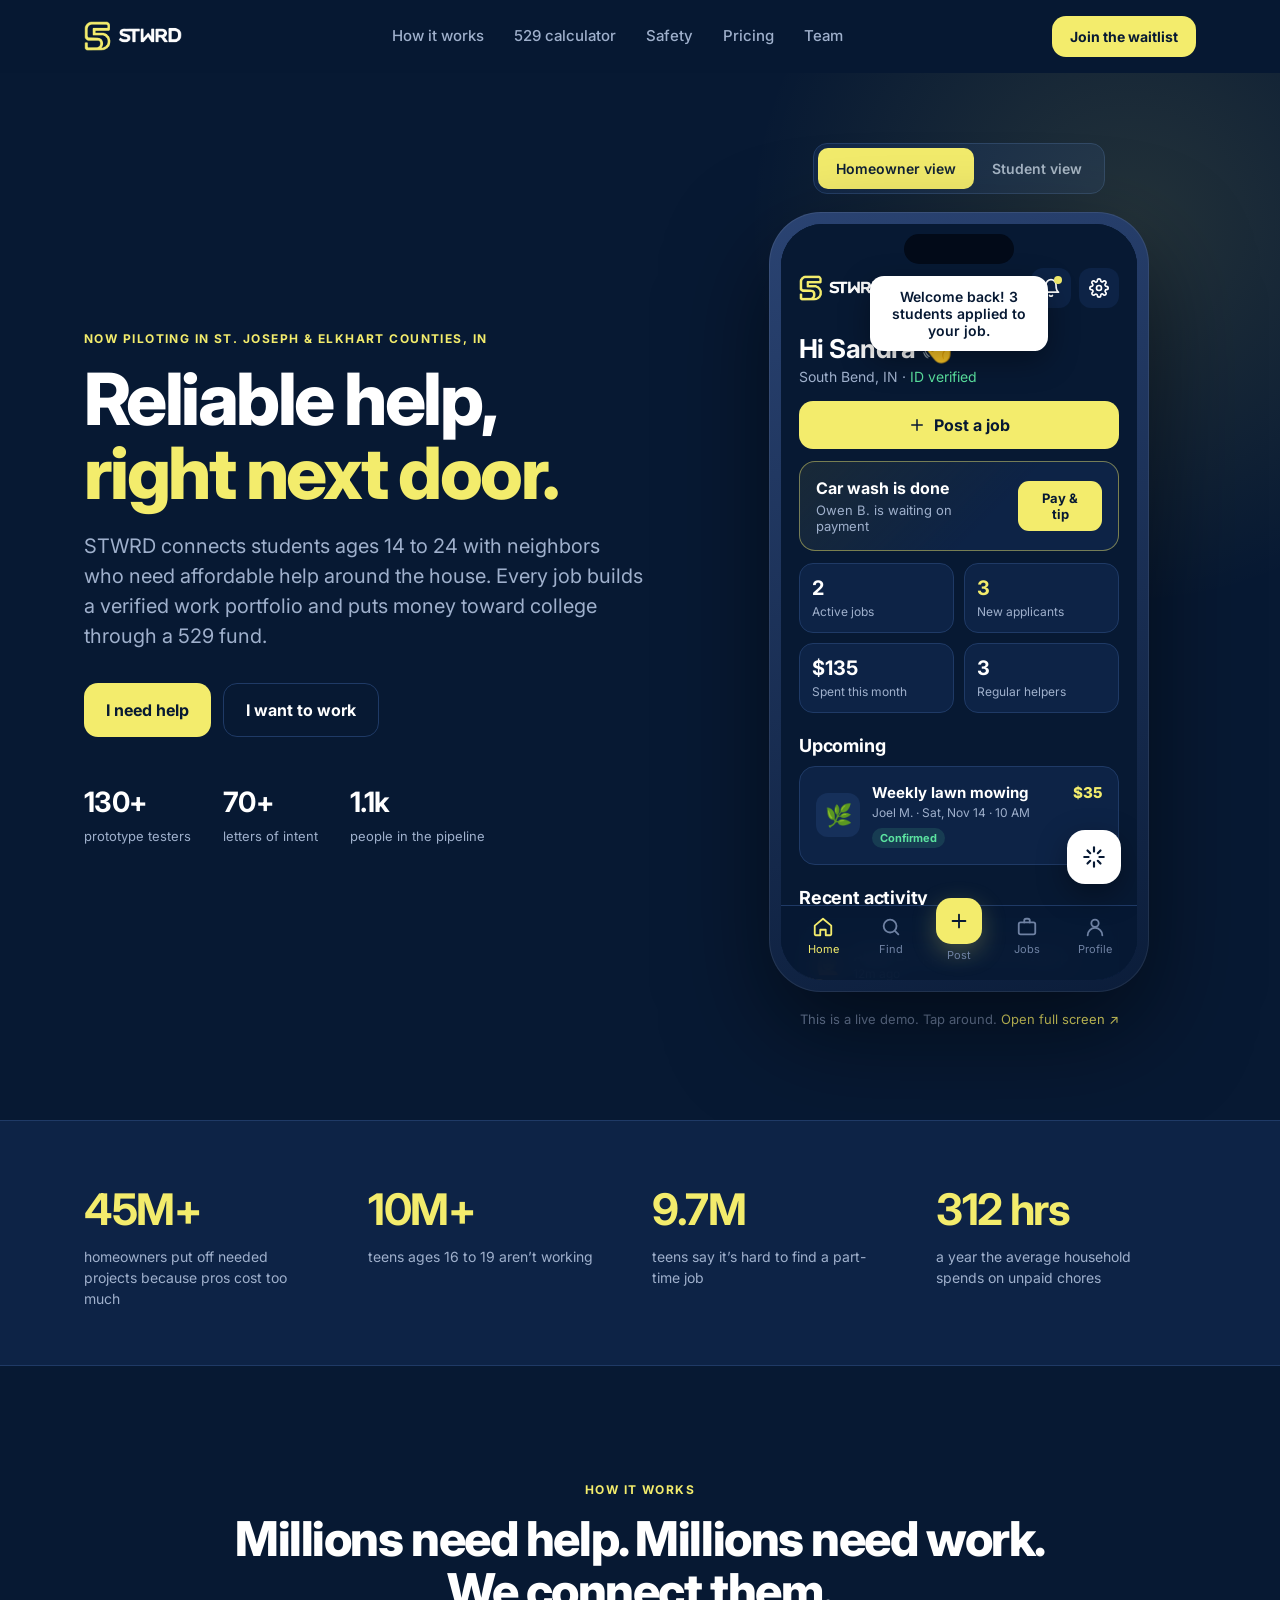
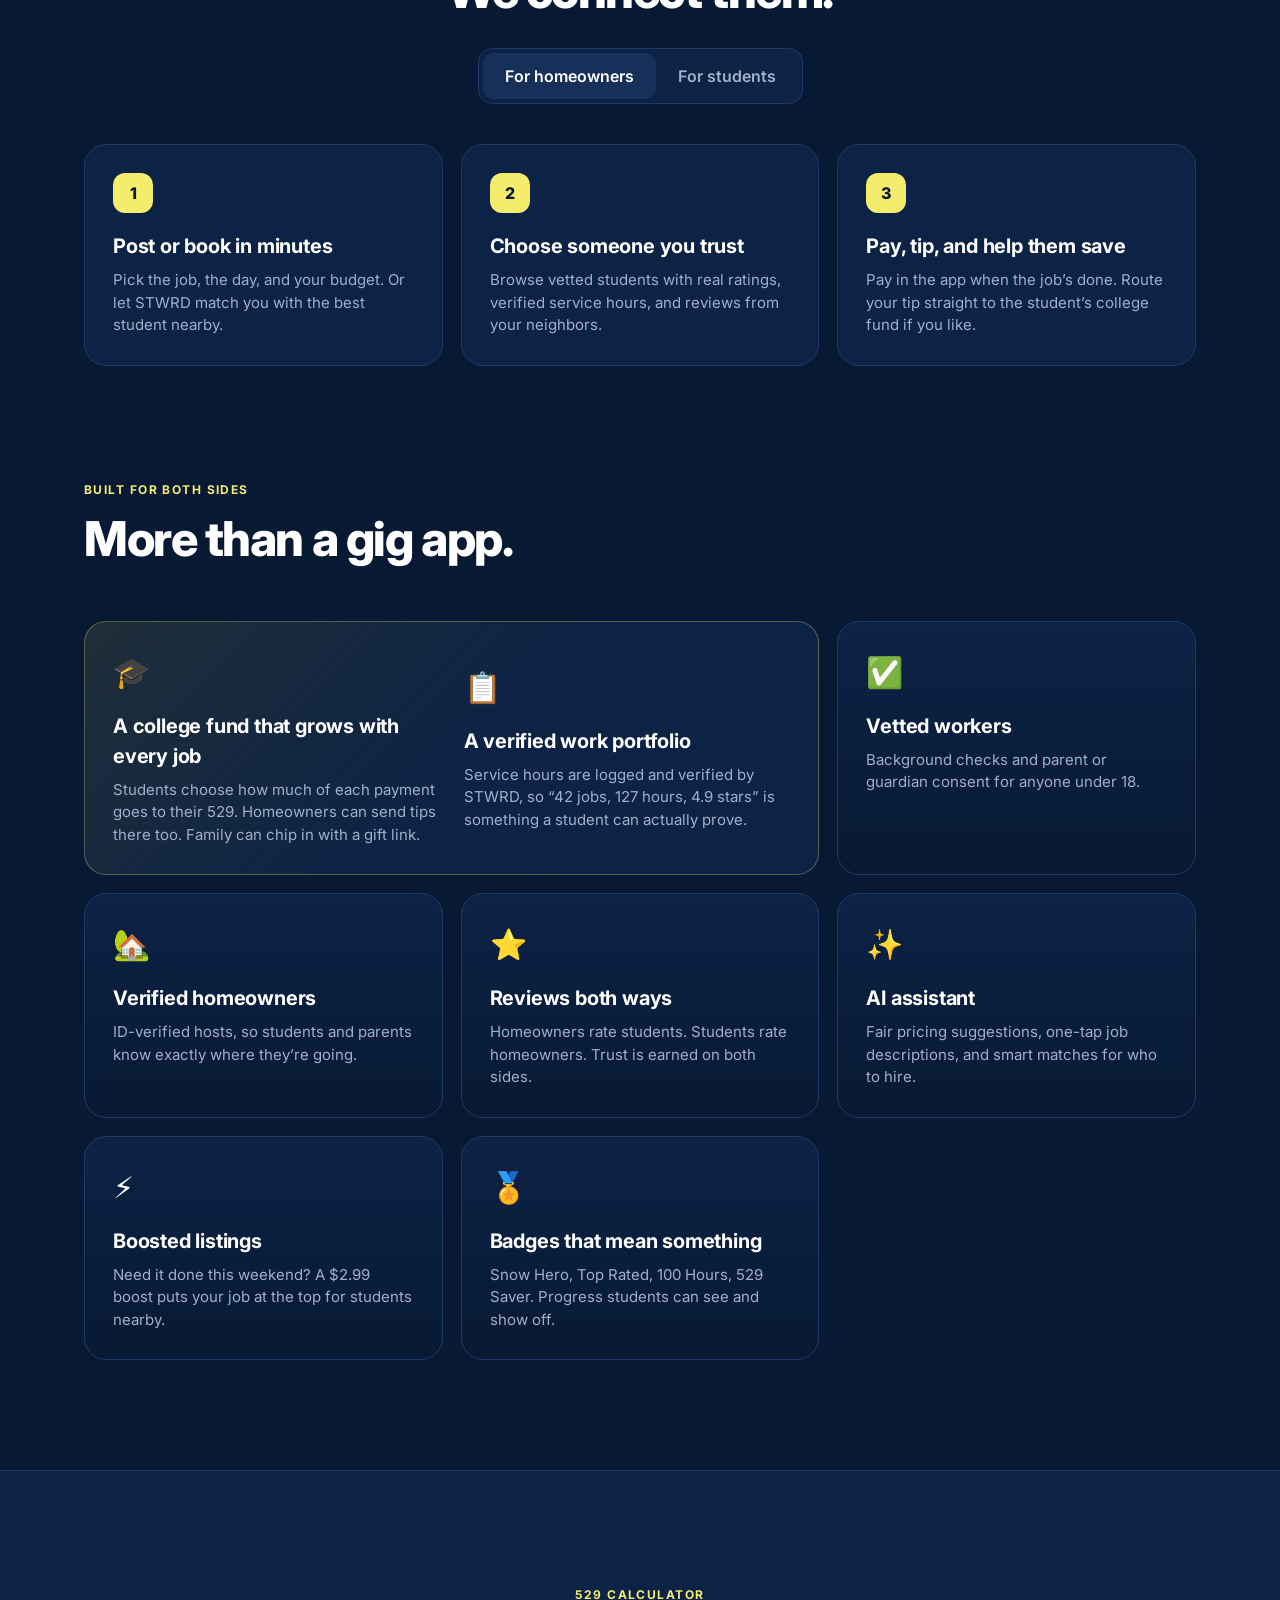
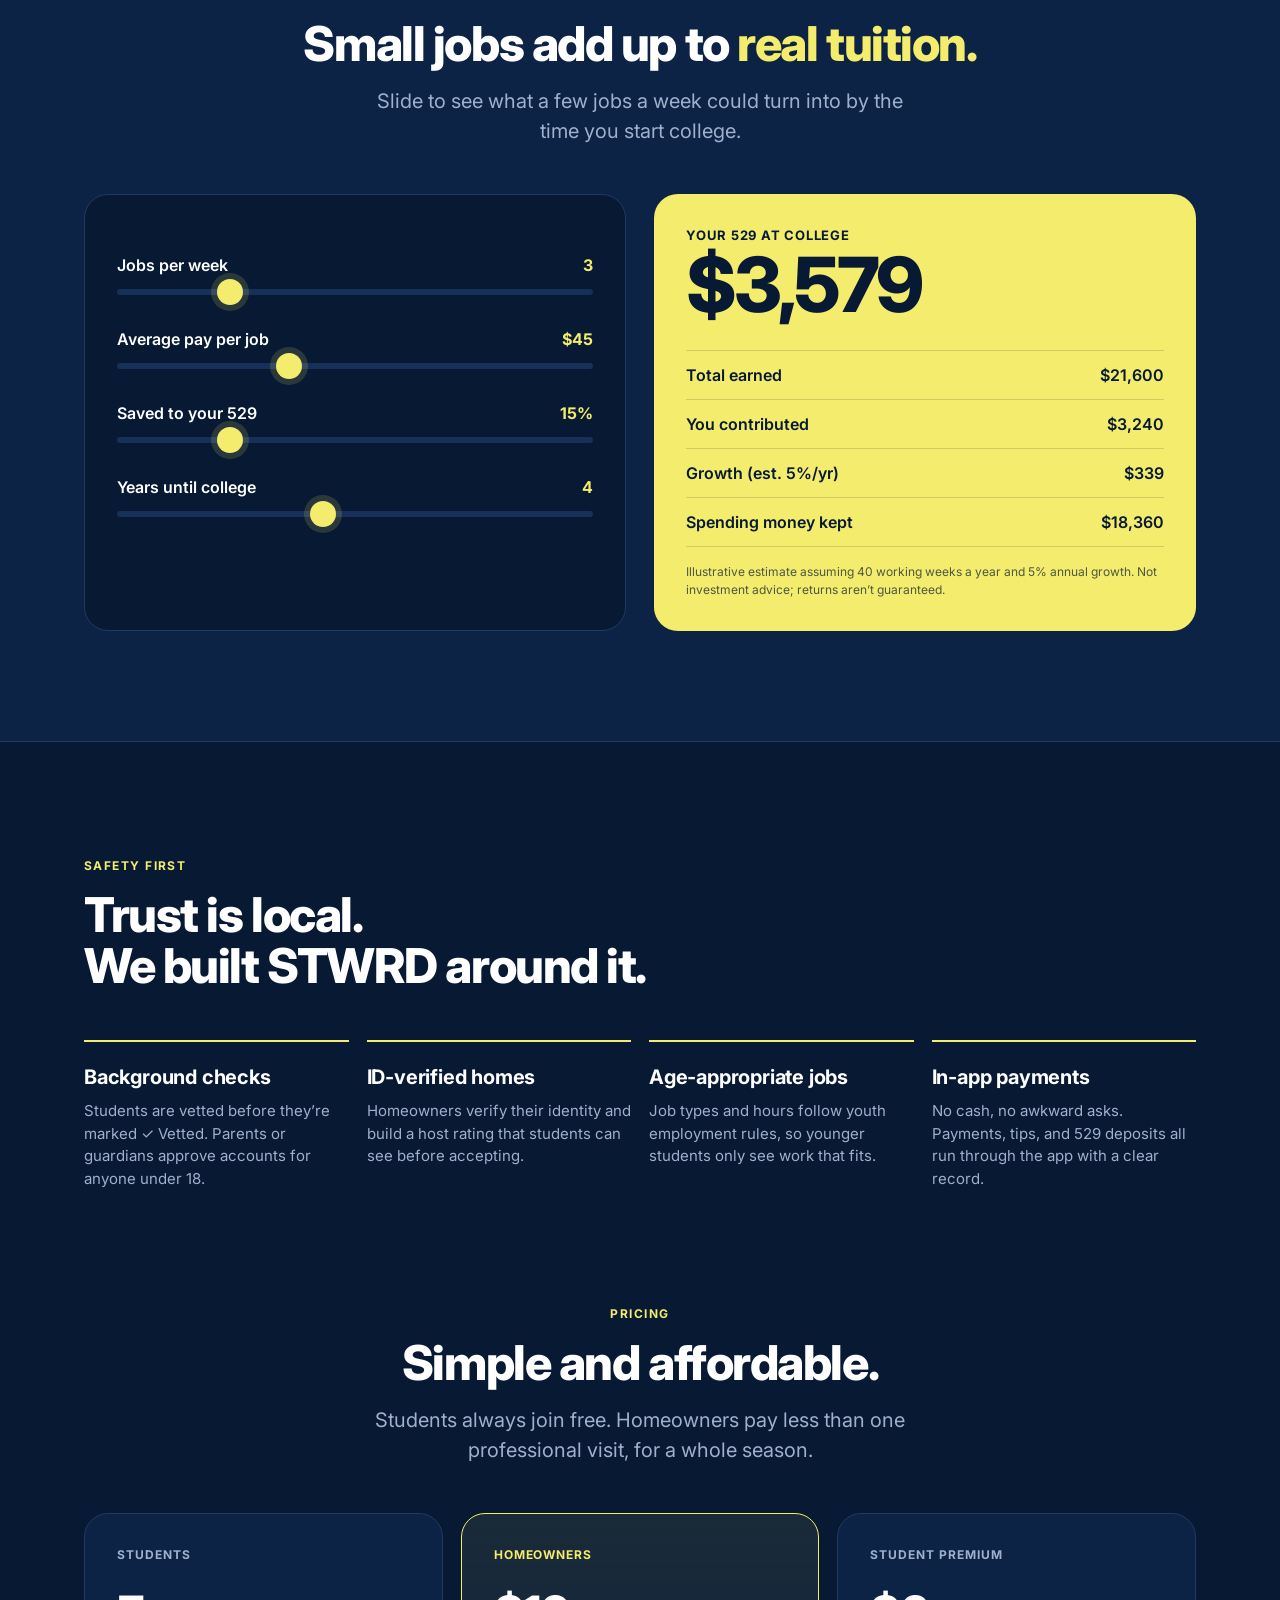
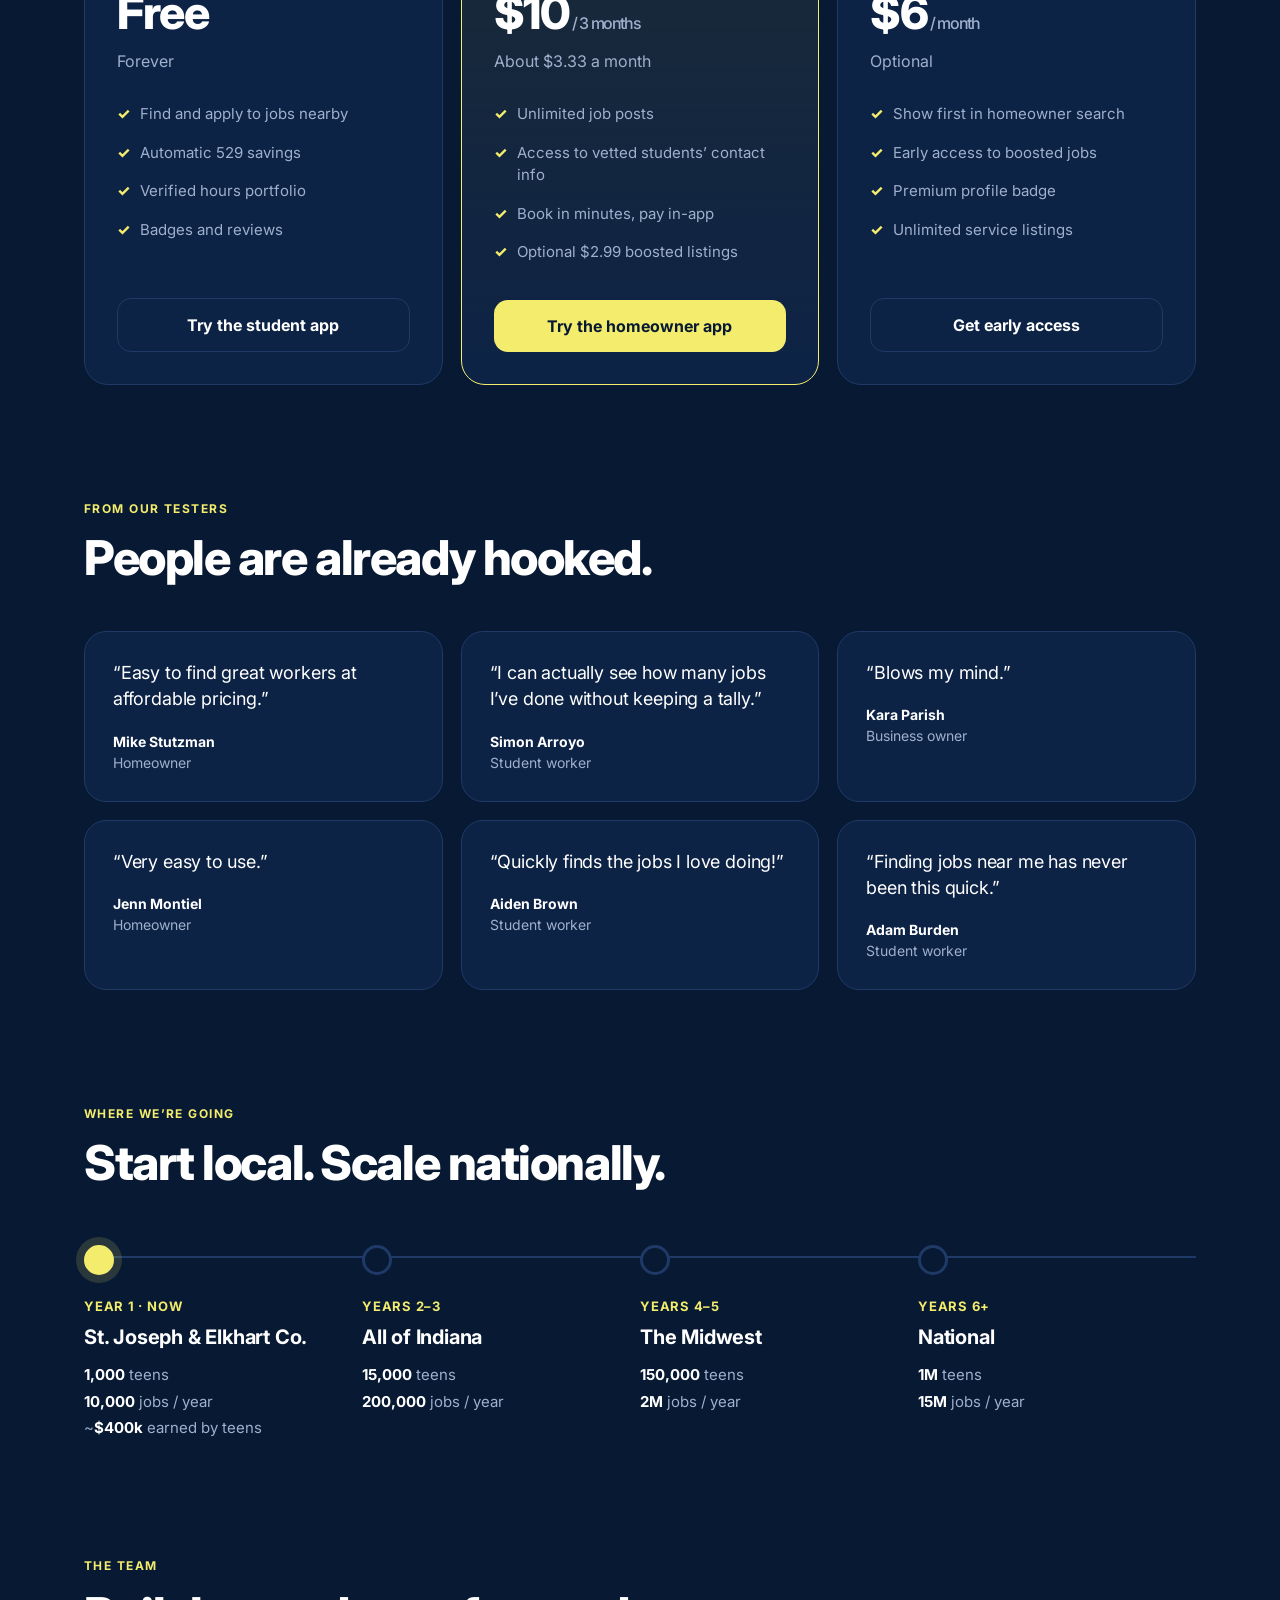
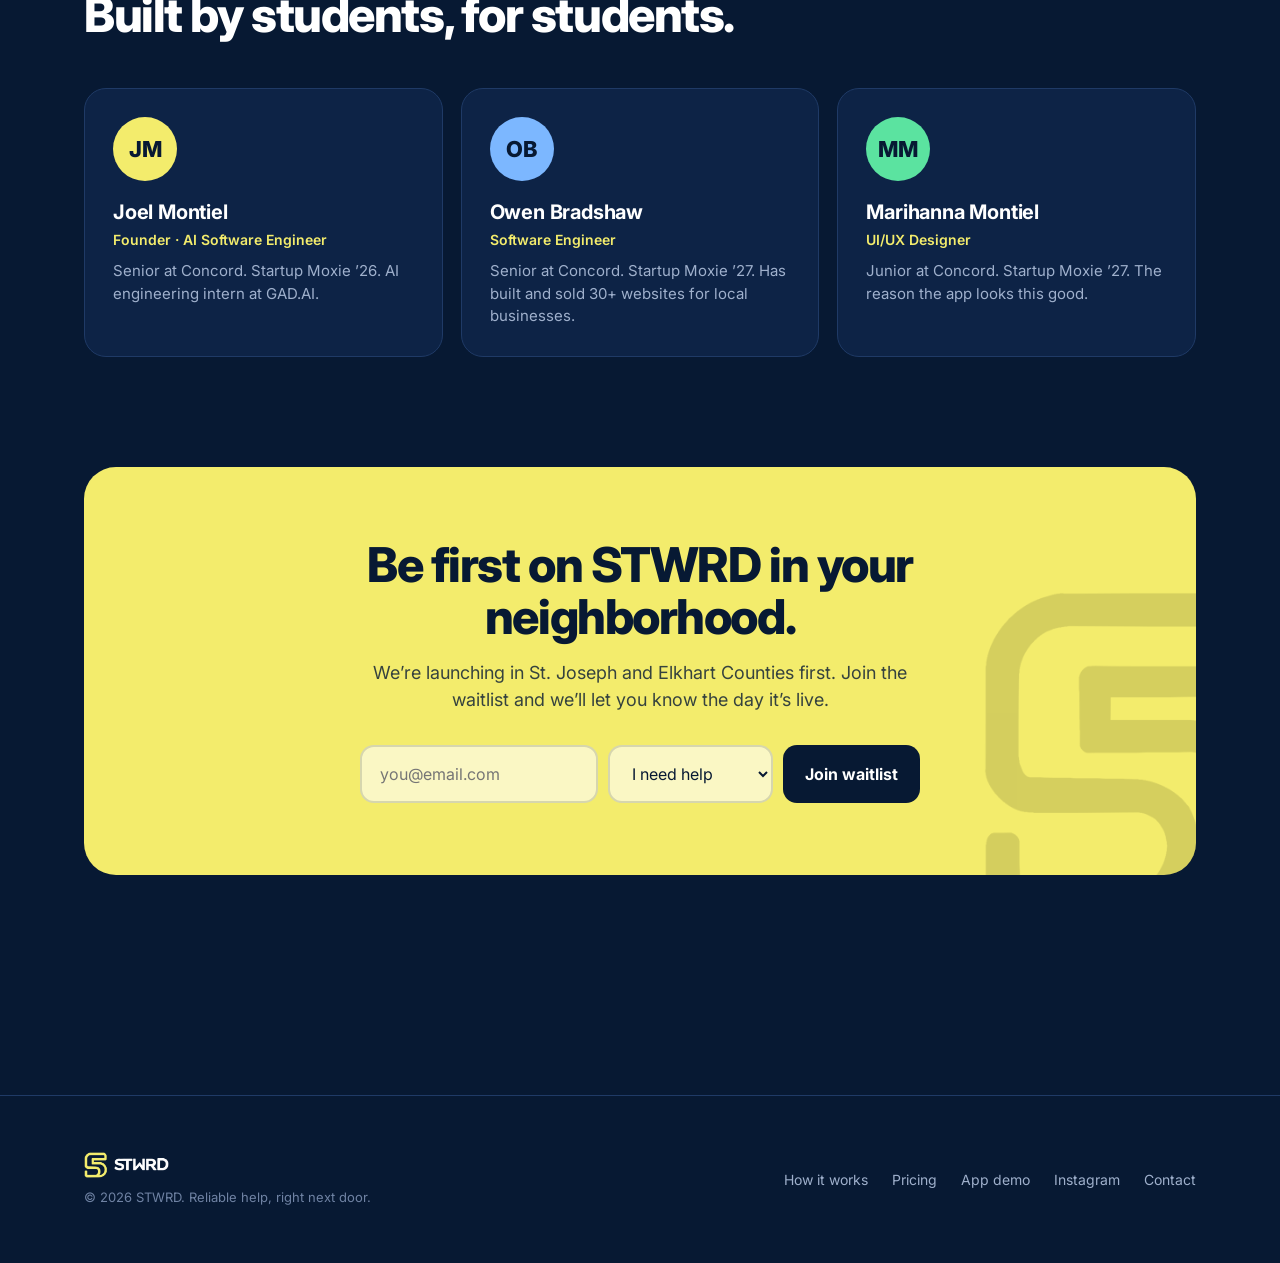
==== index.html @ fc1e810e "STWRD site + interactive app demo with new logo Landing page with live phone demo, 529 calculator, p" ====
<!DOCTYPE html>
<html lang="en">
<head>
<meta charset="UTF-8">
<meta name="viewport" content="width=device-width, initial-scale=1">
<title>STWRD · Reliable help, right next door</title>
<meta name="description" content="STWRD connects students ages 14 to 24 with neighbors who need affordable, reliable help around the house. Every job builds a verified work portfolio and grows the student's 529 college fund.">
<meta name="theme-color" content="#071933">
<meta property="og:title" content="STWRD · Reliable help, right next door">
<meta property="og:description" content="Students earn, save for college, and build a verified work history. Neighbors get help they can trust.">
<meta property="og:image" content="assets/logo-full.png">
<link rel="icon" href="assets/favicon.png">
<link rel="apple-touch-icon" href="assets/favicon.png">
<link rel="preconnect" href="https://fonts.googleapis.com">
<link href="https://fonts.googleapis.com/css2?family=Inter:wght@400;500;600;700;800&display=swap" rel="stylesheet">
<link rel="stylesheet" href="site.css">
</head>
<body>

<nav class="top" id="nav">
  <div class="wrap">
    <a href="#"><img src="assets/logo-full.png" alt="STWRD"></a>
    <div class="links">
      <a href="#how">How it works</a><a href="#fund">529 calculator</a><a href="#trust">Safety</a><a href="#pricing">Pricing</a><a href="#team">Team</a>
    </div>
    <a class="btn" href="#join">Join the waitlist</a>
  </div>
</nav>

<header class="hero">
  <div class="wrap">
    <div>
      <span class="eyebrow">Now piloting in St. Joseph &amp; Elkhart Counties, IN</span>
      <h1>Reliable help,<br><span class="hl">right next door.</span></h1>
      <p class="lead">STWRD connects students ages 14 to 24 with neighbors who need affordable help around the house. Every job builds a verified work portfolio and puts money toward college through a 529 fund.</p>
      <div class="ctas">
        <a class="btn" href="#demo" data-role="homeowner">I need help</a>
        <a class="btn ghost" href="#demo" data-role="student">I want to work</a>
      </div>
      <div class="proof">
        <div><b>130+</b><span>prototype testers</span></div>
        <div><b>70+</b><span>letters of intent</span></div>
        <div><b>1.1k</b><span>people in the pipeline</span></div>
      </div>
    </div>
    <div class="phone-col" id="demo">
      <div class="role-switch" role="tablist" aria-label="Demo view">
        <button class="on" data-role="homeowner" role="tab">Homeowner view</button>
        <button data-role="student" role="tab">Student view</button>
      </div>
      <div class="phone"><iframe id="demoFrame" src="demo.html?role=homeowner&name=Sandra&embed=1" title="STWRD interactive app demo" loading="eager"></iframe></div>
      <div class="phone-hint">This is a live demo. Tap around. <a href="demo.html" target="_blank" rel="noopener" class="hl">Open full screen ↗</a></div>
    </div>
  </div>
</header>

<div class="band">
  <div class="wrap">
    <div class="reveal"><b>45M+</b><p>homeowners put off needed projects because pros cost too much</p></div>
    <div class="reveal"><b>10M+</b><p>teens ages 16 to 19 aren’t working</p></div>
    <div class="reveal"><b>9.7M</b><p>teens say it’s hard to find a part-time job</p></div>
    <div class="reveal"><b>312 hrs</b><p>a year the average household spends on unpaid chores</p></div>
  </div>
</div>

<section id="how">
  <div class="wrap center">
    <span class="eyebrow">How it works</span>
    <h2>Millions need help. Millions need work.<br>We connect them.</h2>
    <div class="how-tabs" role="tablist">
      <button class="on" data-how="home">For homeowners</button>
      <button data-how="student">For students</button>
    </div>
    <div class="steps" data-how-panel="home">
      <div class="step reveal"><div class="n">1</div><h3>Post or book in minutes</h3><p>Pick the job, the day, and your budget. Or let STWRD match you with the best student nearby.</p></div>
      <div class="step reveal"><div class="n">2</div><h3>Choose someone you trust</h3><p>Browse vetted students with real ratings, verified service hours, and reviews from your neighbors.</p></div>
      <div class="step reveal"><div class="n">3</div><h3>Pay, tip, and help them save</h3><p>Pay in the app when the job’s done. Route your tip straight to the student’s college fund if you like.</p></div>
    </div>
    <div class="steps" data-how-panel="student" hidden>
      <div class="step reveal in"><div class="n">1</div><h3>Find jobs near you</h3><p>Mowing, snow, car washes, yard work, pet care. Filter by distance, pay, and verified homes.</p></div>
      <div class="step reveal in"><div class="n">2</div><h3>Do great work, get rated</h3><p>Every completed job adds verified hours and badges to a portfolio you can show colleges and employers.</p></div>
      <div class="step reveal in"><div class="n">3</div><h3>Earn now, save for later</h3><p>Pick a percent of each job to send to your 529 automatically. Watch your college fund grow with every job.</p></div>
    </div>
  </div>
</section>

<section style="padding-top:0">
  <div class="wrap">
    <span class="eyebrow">Built for both sides</span>
    <h2>More than a gig app.</h2>
    <div class="features">
      <div class="feat big reveal">
        <div><div class="e">🎓</div><h3>A college fund that grows with every job</h3><p>Students choose how much of each payment goes to their 529. Homeowners can send tips there too. Family can chip in with a gift link.</p></div>
        <div><div class="e">📋</div><h3>A verified work portfolio</h3><p>Service hours are logged and verified by STWRD, so “42 jobs, 127 hours, 4.9 stars” is something a student can actually prove.</p></div>
      </div>
      <div class="feat reveal"><div class="e">✅</div><h3>Vetted workers</h3><p>Background checks and parent or guardian consent for anyone under 18.</p></div>
      <div class="feat reveal"><div class="e">🏡</div><h3>Verified homeowners</h3><p>ID-verified hosts, so students and parents know exactly where they’re going.</p></div>
      <div class="feat reveal"><div class="e">⭐</div><h3>Reviews both ways</h3><p>Homeowners rate students. Students rate homeowners. Trust is earned on both sides.</p></div>
      <div class="feat reveal"><div class="e">✨</div><h3>AI assistant</h3><p>Fair pricing suggestions, one-tap job descriptions, and smart matches for who to hire.</p></div>
      <div class="feat reveal"><div class="e">⚡</div><h3>Boosted listings</h3><p>Need it done this weekend? A $2.99 boost puts your job at the top for students nearby.</p></div>
      <div class="feat reveal"><div class="e">🏅</div><h3>Badges that mean something</h3><p>Snow Hero, Top Rated, 100 Hours, 529 Saver. Progress students can see and show off.</p></div>
    </div>
  </div>
</section>

<section id="fund" style="background:var(--navy-2);border-top:1px solid var(--line);border-bottom:1px solid var(--line)">
  <div class="wrap">
    <div class="center"><span class="eyebrow">529 calculator</span><h2>Small jobs add up to <span class="hl">real tuition.</span></h2><p class="lead">Slide to see what a few jobs a week could turn into by the time you start college.</p></div>
    <div class="calc">
      <div class="card" style="background:var(--navy)">
        <div class="slider"><div class="top"><span>Jobs per week</span><b id="vJobs">3</b></div><input type="range" id="cJobs" min="1" max="10" value="3"></div>
        <div class="slider"><div class="top"><span>Average pay per job</span><b id="vPay">$45</b></div><input type="range" id="cPay" min="15" max="100" step="5" value="45"></div>
        <div class="slider"><div class="top"><span>Saved to your 529</span><b id="vPct">15%</b></div><input type="range" id="cPct" min="5" max="50" step="5" value="15"></div>
        <div class="slider"><div class="top"><span>Years until college</span><b id="vYrs">4</b></div><input type="range" id="cYrs" min="1" max="8" value="4"></div>
      </div>
      <div class="card result">
        <div><div style="font-weight:700;letter-spacing:.06em;font-size:13px">YOUR 529 AT COLLEGE</div><div class="big" id="rFund">$0</div></div>
        <div>
          <div class="rows">
            <div><span>Total earned</span><span id="rEarn">$0</span></div>
            <div><span>You contributed</span><span id="rIn">$0</span></div>
            <div><span>Growth (est. 5%/yr)</span><span id="rGrow">$0</span></div>
            <div><span>Spending money kept</span><span id="rKeep">$0</span></div>
          </div>
          <small>Illustrative estimate assuming 40 working weeks a year and 5% annual growth. Not investment advice; returns aren’t guaranteed.</small>
        </div>
      </div>
    </div>
  </div>
</section>

<section id="trust">
  <div class="wrap">
    <span class="eyebrow">Safety first</span>
    <h2>Trust is local.<br>We built STWRD around it.</h2>
    <div class="trust">
      <div class="t reveal"><h3>Background checks</h3><p>Students are vetted before they’re marked ✓ Vetted. Parents or guardians approve accounts for anyone under 18.</p></div>
      <div class="t reveal"><h3>ID-verified homes</h3><p>Homeowners verify their identity and build a host rating that students can see before accepting.</p></div>
      <div class="t reveal"><h3>Age-appropriate jobs</h3><p>Job types and hours follow youth employment rules, so younger students only see work that fits.</p></div>
      <div class="t reveal"><h3>In-app payments</h3><p>No cash, no awkward asks. Payments, tips, and 529 deposits all run through the app with a clear record.</p></div>
    </div>
  </div>
</section>

<section id="pricing" style="padding-top:0">
  <div class="wrap center">
    <span class="eyebrow">Pricing</span>
    <h2>Simple and affordable.</h2>
    <p class="lead">Students always join free. Homeowners pay less than one professional visit, for a whole season.</p>
    <div class="prices">
      <div class="price reveal"><span class="tag">Students</span><div class="amt">Free</div><span style="color:var(--mute)">Forever</span>
        <ul><li>Find and apply to jobs nearby</li><li>Automatic 529 savings</li><li>Verified hours portfolio</li><li>Badges and reviews</li></ul>
        <a class="btn ghost" href="#demo" data-role="student">Try the student app</a></div>
      <div class="price hot reveal"><span class="tag">Homeowners</span><div class="amt">$10<small> / 3 months</small></div><span style="color:var(--mute)">About $3.33 a month</span>
        <ul><li>Unlimited job posts</li><li>Access to vetted students’ contact info</li><li>Book in minutes, pay in-app</li><li>Optional $2.99 boosted listings</li></ul>
        <a class="btn" href="#demo" data-role="homeowner">Try the homeowner app</a></div>
      <div class="price reveal"><span class="tag">Student Premium</span><div class="amt">$6<small> / month</small></div><span style="color:var(--mute)">Optional</span>
        <ul><li>Show first in homeowner search</li><li>Early access to boosted jobs</li><li>Premium profile badge</li><li>Unlimited service listings</li></ul>
        <a class="btn ghost" href="#join">Get early access</a></div>
    </div>
  </div>
</section>

<section style="padding-top:0">
  <div class="wrap">
    <span class="eyebrow">From our testers</span>
    <h2>People are already hooked.</h2>
    <div class="quotes">
      <div class="quote reveal"><p>“Easy to find great workers at affordable pricing.”</p><div class="who"><b>Mike Stutzman</b>Homeowner</div></div>
      <div class="quote reveal"><p>“I can actually see how many jobs I’ve done without keeping a tally.”</p><div class="who"><b>Simon Arroyo</b>Student worker</div></div>
      <div class="quote reveal"><p>“Blows my mind.”</p><div class="who"><b>Kara Parish</b>Business owner</div></div>
      <div class="quote reveal"><p>“Very easy to use.”</p><div class="who"><b>Jenn Montiel</b>Homeowner</div></div>
      <div class="quote reveal"><p>“Quickly finds the jobs I love doing!”</p><div class="who"><b>Aiden Brown</b>Student worker</div></div>
      <div class="quote reveal"><p>“Finding jobs near me has never been this quick.”</p><div class="who"><b>Adam Burden</b>Student worker</div></div>
    </div>
  </div>
</section>

<section style="padding-top:0">
  <div class="wrap">
    <span class="eyebrow">Where we’re going</span>
    <h2>Start local. Scale nationally.</h2>
    <div class="road">
      <div class="m now reveal"><div class="when">Year 1 · Now</div><h3>St. Joseph &amp; Elkhart Co.</h3><ul><li><b>1,000</b> teens</li><li><b>10,000</b> jobs / year</li><li>~<b>$400k</b> earned by teens</li></ul></div>
      <div class="m reveal"><div class="when">Years 2–3</div><h3>All of Indiana</h3><ul><li><b>15,000</b> teens</li><li><b>200,000</b> jobs / year</li></ul></div>
      <div class="m reveal"><div class="when">Years 4–5</div><h3>The Midwest</h3><ul><li><b>150,000</b> teens</li><li><b>2M</b> jobs / year</li></ul></div>
      <div class="m reveal"><div class="when">Years 6+</div><h3>National</h3><ul><li><b>1M</b> teens</li><li><b>15M</b> jobs / year</li></ul></div>
    </div>
  </div>
</section>

<section id="team" style="padding-top:0">
  <div class="wrap">
    <span class="eyebrow">The team</span>
    <h2>Built by students, for students.</h2>
    <div class="team">
      <div class="member reveal"><div class="av" style="background:#F3EC6C">JM</div><h3>Joel Montiel</h3><div class="r">Founder · AI Software Engineer</div><p>Senior at Concord. Startup Moxie ’26. AI engineering intern at GAD.AI.</p></div>
      <div class="member reveal"><div class="av" style="background:#7cb7ff">OB</div><h3>Owen Bradshaw</h3><div class="r">Software Engineer</div><p>Senior at Concord. Startup Moxie ’27. Has built and sold 30+ websites for local businesses.</p></div>
      <div class="member reveal"><div class="av" style="background:#5be3a0">MM</div><h3>Marihanna Montiel</h3><div class="r">UI/UX Designer</div><p>Junior at Concord. Startup Moxie ’27. The reason the app looks this good.</p></div>
    </div>
  </div>
</section>

<section id="join" style="padding-top:0">
  <div class="wrap">
    <div class="cta reveal">
      <img class="mark" src="assets/logo-mark.png" alt="">
      <h2>Be first on STWRD in your neighborhood.</h2>
      <p>We’re launching in St. Joseph and Elkhart Counties first. Join the waitlist and we’ll let you know the day it’s live.</p>
      <form id="waitlist">
        <input type="email" name="email" placeholder="you@email.com" required aria-label="Email">
        <select name="role" aria-label="I am a"><option value="homeowner">I need help</option><option value="student">I want to work</option><option value="parent">I’m a parent</option></select>
        <button class="btn" type="submit">Join waitlist</button>
      </form>
      <div class="ok" id="ok">You’re on the list 🎉 We’ll be in touch.</div>
    </div>
  </div>
</section>

<footer>
  <div class="wrap">
    <div><img src="assets/logo-full.png" alt="STWRD"><small>© 2026 STWRD. Reliable help, right next door.</small></div>
    <div class="links"><a href="#how">How it works</a><a href="#pricing">Pricing</a><a href="demo.html">App demo</a><a href="https://instagram.com/stwrdapp" target="_blank" rel="noopener">Instagram</a><a href="mailto:hello@stwrd.net">Contact</a></div>
  </div>
</footer>

<script src="site.js"></script>
</body>
</html>
---- site.css ----
[hidden]{display:none!important}
:root{
  --navy:#071933;--navy-2:#0d2346;--navy-3:#16305a;--line:#1f3a66;
  --yellow:#F3EC6C;--white:#fff;--mute:#9fb0cc;--mute-2:#6f82a3;--green:#5be3a0;
  --font:'Inter',system-ui,-apple-system,Segoe UI,Roboto,sans-serif;--max:1160px;
}
*{box-sizing:border-box;margin:0;padding:0}
html{scroll-behavior:smooth}
body{font-family:var(--font);background:var(--navy);color:var(--white);-webkit-font-smoothing:antialiased;line-height:1.5}
a{color:inherit;text-decoration:none}
button{font:inherit;color:inherit;background:none;border:0;cursor:pointer}
img{max-width:100%;display:block}
.wrap{max-width:var(--max);margin:0 auto;padding:0 24px}
.btn{display:inline-flex;align-items:center;justify-content:center;gap:8px;padding:14px 22px;border-radius:14px;font-weight:700;background:var(--yellow);color:var(--navy);transition:transform .15s,box-shadow .15s}
.btn:hover{transform:translateY(-2px);box-shadow:0 10px 30px rgba(243,236,108,.25)}
.btn.ghost{background:transparent;color:var(--white);border:1px solid var(--line)}
.btn.ghost:hover{border-color:var(--mute);box-shadow:none}
.eyebrow{display:inline-block;font-size:12px;font-weight:700;letter-spacing:.12em;text-transform:uppercase;color:var(--yellow);margin-bottom:14px}
h1{font-size:clamp(40px,6vw,72px);line-height:1.02;letter-spacing:-.035em;font-weight:800}
h2{font-size:clamp(30px,4vw,48px);line-height:1.08;letter-spacing:-.03em;font-weight:800}
h3{font-size:20px;letter-spacing:-.01em}
.lead{font-size:clamp(17px,1.6vw,20px);color:var(--mute);max-width:560px}
.hl{color:var(--yellow)}
section{padding:110px 0}
.center{text-align:center}.center .lead{margin:16px auto 0}

/* nav */
nav.top{position:sticky;top:0;z-index:50;background:rgba(7,25,51,.82);backdrop-filter:blur(14px);border-bottom:1px solid transparent;transition:border-color .2s}
nav.top.scrolled{border-color:var(--line)}
nav.top .wrap{display:flex;align-items:center;justify-content:space-between;height:72px}
nav.top img{height:30px}
nav.top .links{display:flex;gap:30px;font-size:15px;color:var(--mute);font-weight:500}
nav.top .links a:hover{color:var(--white)}
nav.top .btn{padding:10px 18px;font-size:14px}
@media(max-width:860px){nav.top .links{display:none}}

/* hero */
.hero{padding:70px 0 90px;position:relative;overflow:hidden}
.hero::before{content:'';position:absolute;width:900px;height:900px;right:-300px;top:-300px;background:radial-gradient(circle,rgba(243,236,108,.12),transparent 60%);pointer-events:none}
.hero .wrap{display:grid;grid-template-columns:1.1fr .9fr;gap:60px;align-items:center}
.hero .lead{margin-top:22px}
.hero .ctas{display:flex;gap:12px;margin-top:32px;flex-wrap:wrap}
.hero .proof{display:flex;gap:32px;margin-top:44px;flex-wrap:wrap}
.hero .proof b{display:block;font-size:28px;letter-spacing:-.02em}
.hero .proof span{font-size:13px;color:var(--mute)}
@media(max-width:960px){.hero .wrap{grid-template-columns:1fr}.phone-col{order:2}}

/* phone */
.phone-col{display:flex;flex-direction:column;align-items:center;gap:18px}
.phone{width:min(380px,92vw);height:780px;border-radius:52px;padding:12px;background:linear-gradient(160deg,#2a4372,#0b1d3a);box-shadow:0 40px 100px rgba(0,0,0,.5),inset 0 0 0 1px rgba(255,255,255,.08);position:relative}
.phone::before{content:'';position:absolute;top:22px;left:50%;transform:translateX(-50%);width:110px;height:30px;border-radius:20px;background:#020a18;z-index:2}
.phone iframe{width:100%;height:100%;border:0;border-radius:42px;background:var(--navy);display:block}
.role-switch{display:flex;background:var(--navy-2);border:1px solid var(--line);border-radius:14px;padding:4px}
.role-switch button{padding:10px 18px;border-radius:10px;font-size:14px;font-weight:600;color:var(--mute)}
.role-switch button.on{background:var(--yellow);color:var(--navy)}
.phone-hint{font-size:13px;color:var(--mute-2)}
@media(max-width:480px){.phone{height:700px}}

/* stats band */
.band{border-top:1px solid var(--line);border-bottom:1px solid var(--line);padding:56px 0;background:var(--navy-2)}
.band .wrap{display:grid;grid-template-columns:repeat(4,1fr);gap:24px}
.band b{display:block;font-size:clamp(30px,3.4vw,44px);letter-spacing:-.03em;color:var(--yellow)}
.band p{color:var(--mute);font-size:14px;margin-top:4px;max-width:230px}
@media(max-width:860px){.band .wrap{grid-template-columns:1fr 1fr}}

/* how it works */
.how-tabs{display:inline-flex;margin-top:32px;background:var(--navy-2);border:1px solid var(--line);border-radius:14px;padding:4px}
.how-tabs button{padding:11px 22px;border-radius:10px;font-weight:600;color:var(--mute)}
.how-tabs button.on{background:var(--navy-3);color:var(--white)}
.steps{display:grid;grid-template-columns:repeat(3,1fr);gap:18px;margin-top:40px;text-align:left}
.step{background:var(--navy-2);border:1px solid var(--line);border-radius:22px;padding:28px}
.step .n{width:40px;height:40px;border-radius:12px;background:var(--yellow);color:var(--navy);font-weight:800;display:grid;place-items:center;margin-bottom:18px}
.step p{color:var(--mute);margin-top:8px;font-size:15px}
@media(max-width:860px){.steps{grid-template-columns:1fr}}

/* features */
.features{display:grid;grid-template-columns:repeat(3,1fr);gap:18px;margin-top:56px}
.feat{border:1px solid var(--line);border-radius:22px;padding:28px;background:linear-gradient(180deg,var(--navy-2),var(--navy));transition:border-color .2s,transform .2s}
.feat:hover{border-color:var(--mute-2);transform:translateY(-3px)}
.feat .e{font-size:30px;margin-bottom:16px}
.feat p{color:var(--mute);font-size:15px;margin-top:8px}
.feat.big{grid-column:span 2;display:grid;grid-template-columns:1fr 1fr;gap:24px;align-items:center;background:linear-gradient(135deg,rgba(243,236,108,.1),var(--navy-2) 55%);border-color:rgba(243,236,108,.3)}
@media(max-width:960px){.features{grid-template-columns:1fr 1fr}.feat.big{grid-column:span 2}}
@media(max-width:640px){.features{grid-template-columns:1fr}.feat.big{grid-column:span 1;grid-template-columns:1fr}}

/* calculator */
.calc{display:grid;grid-template-columns:1fr 1fr;gap:28px;margin-top:48px;align-items:stretch}
.calc .card{background:var(--navy-2);border:1px solid var(--line);border-radius:24px;padding:32px}
.slider{margin-top:26px}
.slider .top{display:flex;justify-content:space-between;font-weight:600}
.slider .top b{color:var(--yellow)}
.slider input{width:100%;margin-top:12px;-webkit-appearance:none;appearance:none;height:6px;border-radius:9px;background:var(--navy-3);outline:none}
.slider input::-webkit-slider-thumb{-webkit-appearance:none;width:26px;height:26px;border-radius:50%;background:var(--yellow);cursor:pointer;box-shadow:0 0 0 6px rgba(243,236,108,.15)}
.slider input::-moz-range-thumb{width:26px;height:26px;border-radius:50%;background:var(--yellow);border:0}
.result{background:var(--yellow)!important;color:var(--navy);border:0!important;display:flex;flex-direction:column;justify-content:space-between}
.result .big{font-size:clamp(48px,6vw,76px);font-weight:800;letter-spacing:-.04em;line-height:1}
.result .rows{margin-top:28px;border-top:1px solid rgba(7,25,51,.15)}
.result .rows div{display:flex;justify-content:space-between;padding:12px 0;border-bottom:1px solid rgba(7,25,51,.15);font-weight:600}
.result small{font-size:12px;opacity:.7;margin-top:16px;display:block}
@media(max-width:860px){.calc{grid-template-columns:1fr}}

/* trust */
.trust{display:grid;grid-template-columns:repeat(4,1fr);gap:18px;margin-top:48px}
.trust .t{border-top:2px solid var(--yellow);padding-top:20px}
.trust .t p{color:var(--mute);font-size:15px;margin-top:8px}
@media(max-width:860px){.trust{grid-template-columns:1fr 1fr}}

/* pricing */
.prices{display:grid;grid-template-columns:repeat(3,1fr);gap:18px;margin-top:48px;text-align:left}
.price{border:1px solid var(--line);border-radius:24px;padding:32px;background:var(--navy-2);display:flex;flex-direction:column}
.price.hot{border-color:var(--yellow);background:linear-gradient(180deg,rgba(243,236,108,.08),var(--navy-2))}
.price .amt{font-size:46px;font-weight:800;letter-spacing:-.03em;margin:14px 0 2px}
.price .amt small{font-size:16px;color:var(--mute);font-weight:500}
.price ul{list-style:none;margin:22px 0 28px;flex:1}
.price li{padding:8px 0;color:var(--mute);font-size:15px;display:flex;gap:10px}
.price li::before{content:'✓';color:var(--yellow);font-weight:800}
.price .tag{font-size:12px;font-weight:700;letter-spacing:.08em;text-transform:uppercase;color:var(--mute)}
.price.hot .tag{color:var(--yellow)}
@media(max-width:860px){.prices{grid-template-columns:1fr}}

/* quotes */
.quotes{display:grid;grid-template-columns:repeat(3,1fr);gap:18px;margin-top:48px}
.quote{background:var(--navy-2);border:1px solid var(--line);border-radius:22px;padding:28px}
.quote p{font-size:18px;line-height:1.45;letter-spacing:-.01em}
.quote .who{margin-top:18px;font-size:14px;color:var(--mute)}
.quote .who b{color:var(--white);display:block}
@media(max-width:860px){.quotes{grid-template-columns:1fr}}

/* roadmap */
.road{display:grid;grid-template-columns:repeat(4,1fr);gap:0;margin-top:56px;position:relative}
.road::before{content:'';position:absolute;top:11px;left:0;right:0;height:2px;background:var(--line)}
.road .m{position:relative;padding-right:20px}
.road .m::before{content:'';display:block;width:24px;height:24px;border-radius:50%;background:var(--navy);border:3px solid var(--line);margin-bottom:22px;position:relative}
.road .m.now::before{background:var(--yellow);border-color:var(--yellow);box-shadow:0 0 0 8px rgba(243,236,108,.15)}
.road .when{font-size:13px;color:var(--yellow);font-weight:700;letter-spacing:.06em;text-transform:uppercase}
.road h3{margin:6px 0 10px}
.road ul{list-style:none;color:var(--mute);font-size:15px}
.road li{padding:2px 0}
.road li b{color:var(--white)}
@media(max-width:860px){.road{grid-template-columns:1fr 1fr;gap:36px 0}.road::before{display:none}}

/* team */
.team{display:grid;grid-template-columns:repeat(3,1fr);gap:18px;margin-top:48px}
.member{background:var(--navy-2);border:1px solid var(--line);border-radius:22px;padding:28px}
.member .av{width:64px;height:64px;border-radius:50%;display:grid;place-items:center;font-weight:800;font-size:22px;color:var(--navy);margin-bottom:16px}
.member .r{color:var(--yellow);font-size:14px;font-weight:600;margin-top:2px}
.member p{color:var(--mute);font-size:15px;margin-top:10px}
@media(max-width:860px){.team{grid-template-columns:1fr}}

/* cta */
.cta{background:var(--yellow);color:var(--navy);border-radius:32px;padding:72px 48px;text-align:center;position:relative;overflow:hidden}
.cta h2{max-width:720px;margin:0 auto}
.cta p{font-size:18px;margin:16px auto 0;max-width:560px;opacity:.8}
.cta form{display:flex;gap:10px;max-width:560px;margin:32px auto 0;flex-wrap:wrap;justify-content:center}
.cta input,.cta select{flex:1;min-width:200px;padding:15px 18px;border-radius:14px;border:2px solid rgba(7,25,51,.15);background:rgba(255,255,255,.6);font:inherit;color:var(--navy);outline:none}
.cta input:focus,.cta select:focus{border-color:var(--navy)}
.cta select{flex:0 0 auto;min-width:160px}
.cta .btn{background:var(--navy);color:var(--white)}
.cta .ok{font-weight:700;margin-top:20px;font-size:18px;display:none}
.cta .mark{position:absolute;right:-40px;bottom:-60px;width:260px;opacity:.12;filter:brightness(0)}

footer{padding:56px 0;border-top:1px solid var(--line);margin-top:110px}
footer .wrap{display:flex;justify-content:space-between;align-items:center;gap:24px;flex-wrap:wrap}
footer img{height:26px}
footer .links{display:flex;gap:24px;color:var(--mute);font-size:14px;flex-wrap:wrap}
footer .links a:hover{color:var(--white)}
footer small{color:var(--mute-2);font-size:13px;display:block;margin-top:10px}

.reveal{opacity:0;transform:translateY(24px);transition:opacity .7s,transform .7s}
.reveal.in{opacity:1;transform:none}
@media(prefers-reduced-motion:reduce){.reveal{opacity:1;transform:none;transition:none}html{scroll-behavior:auto}}
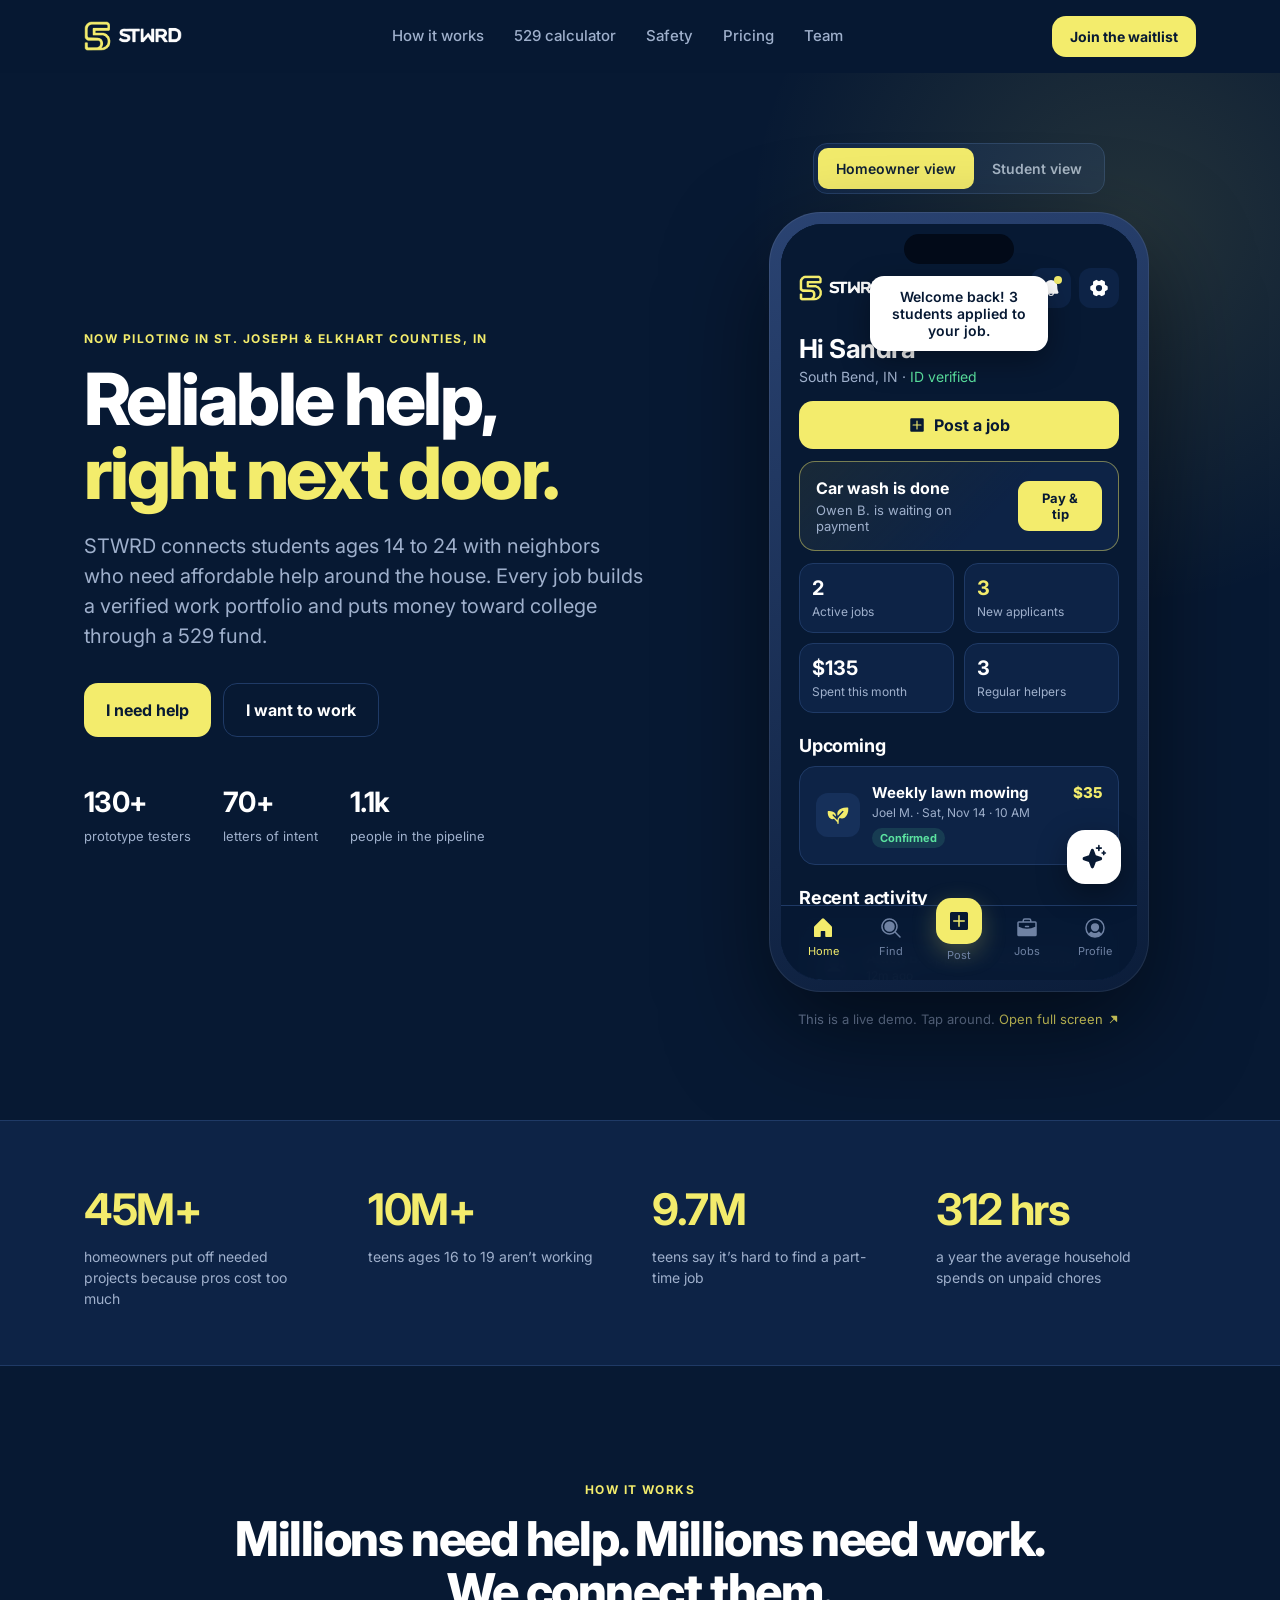
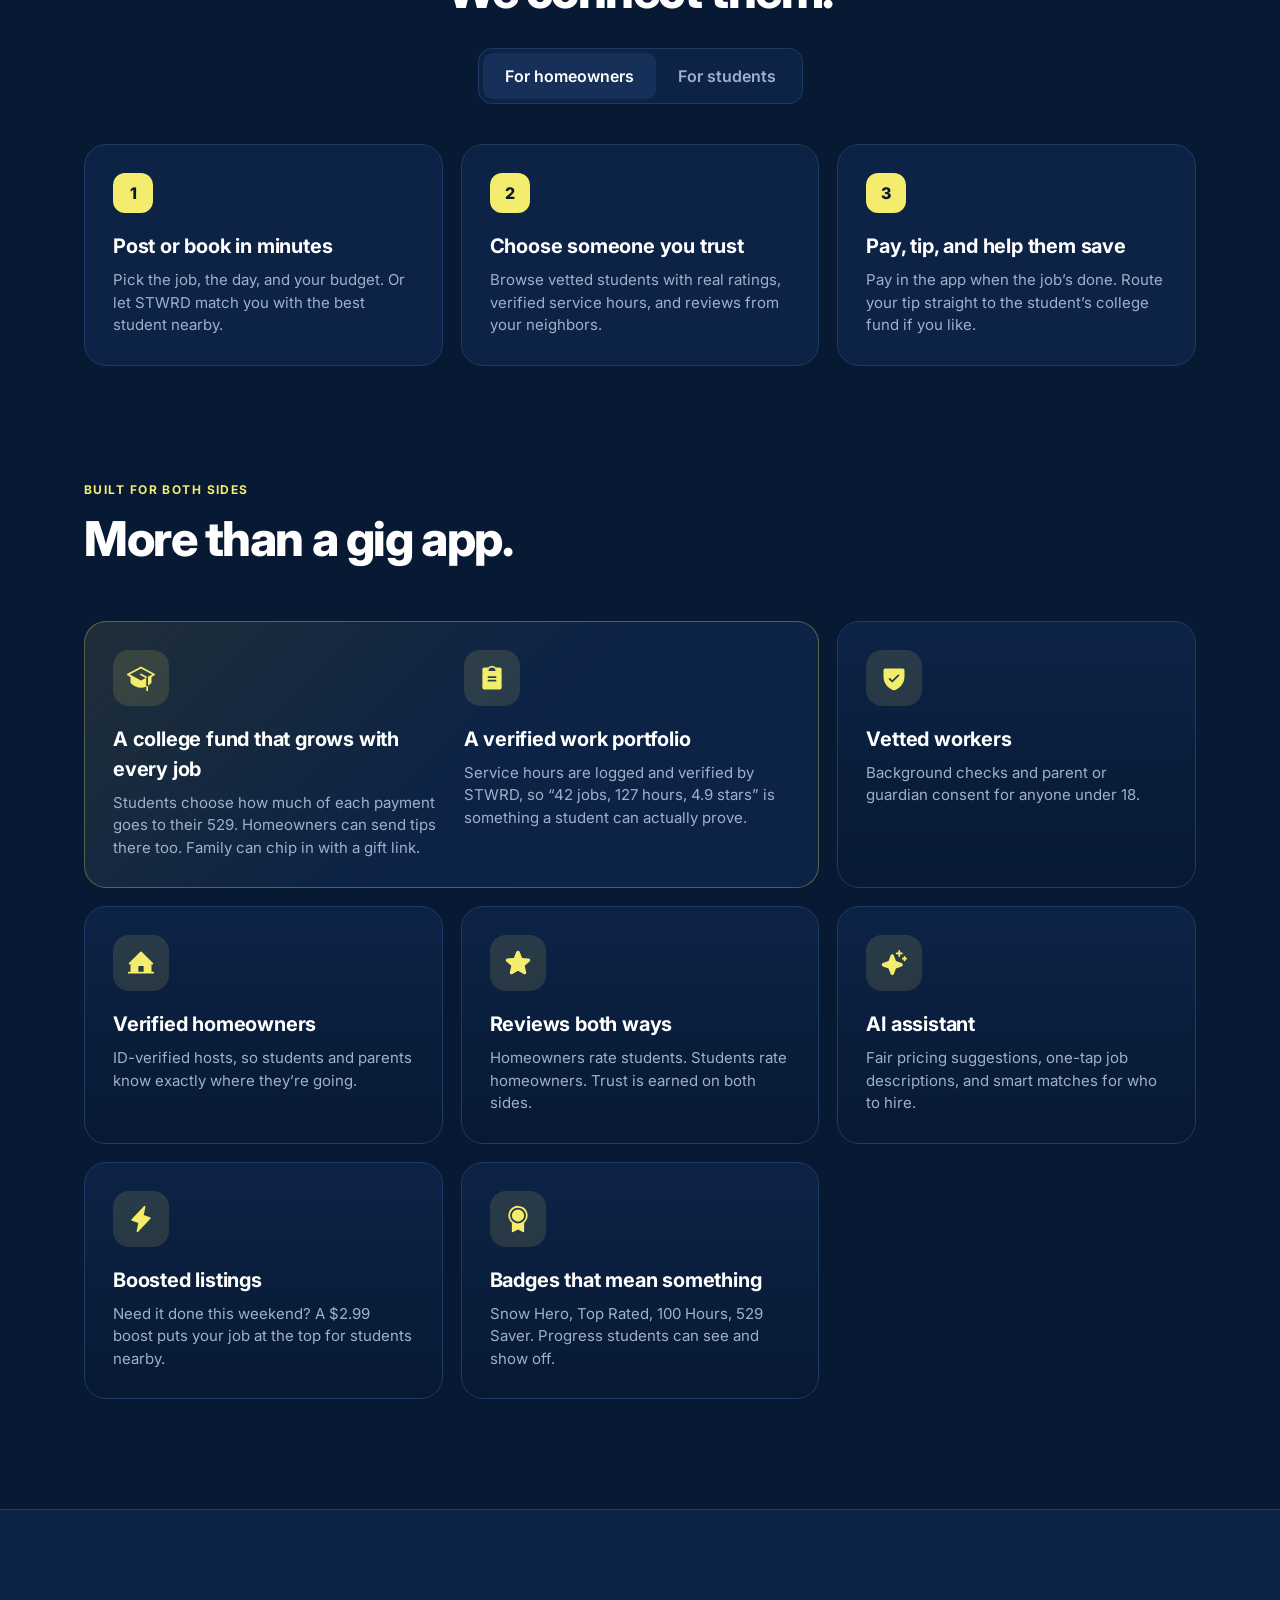
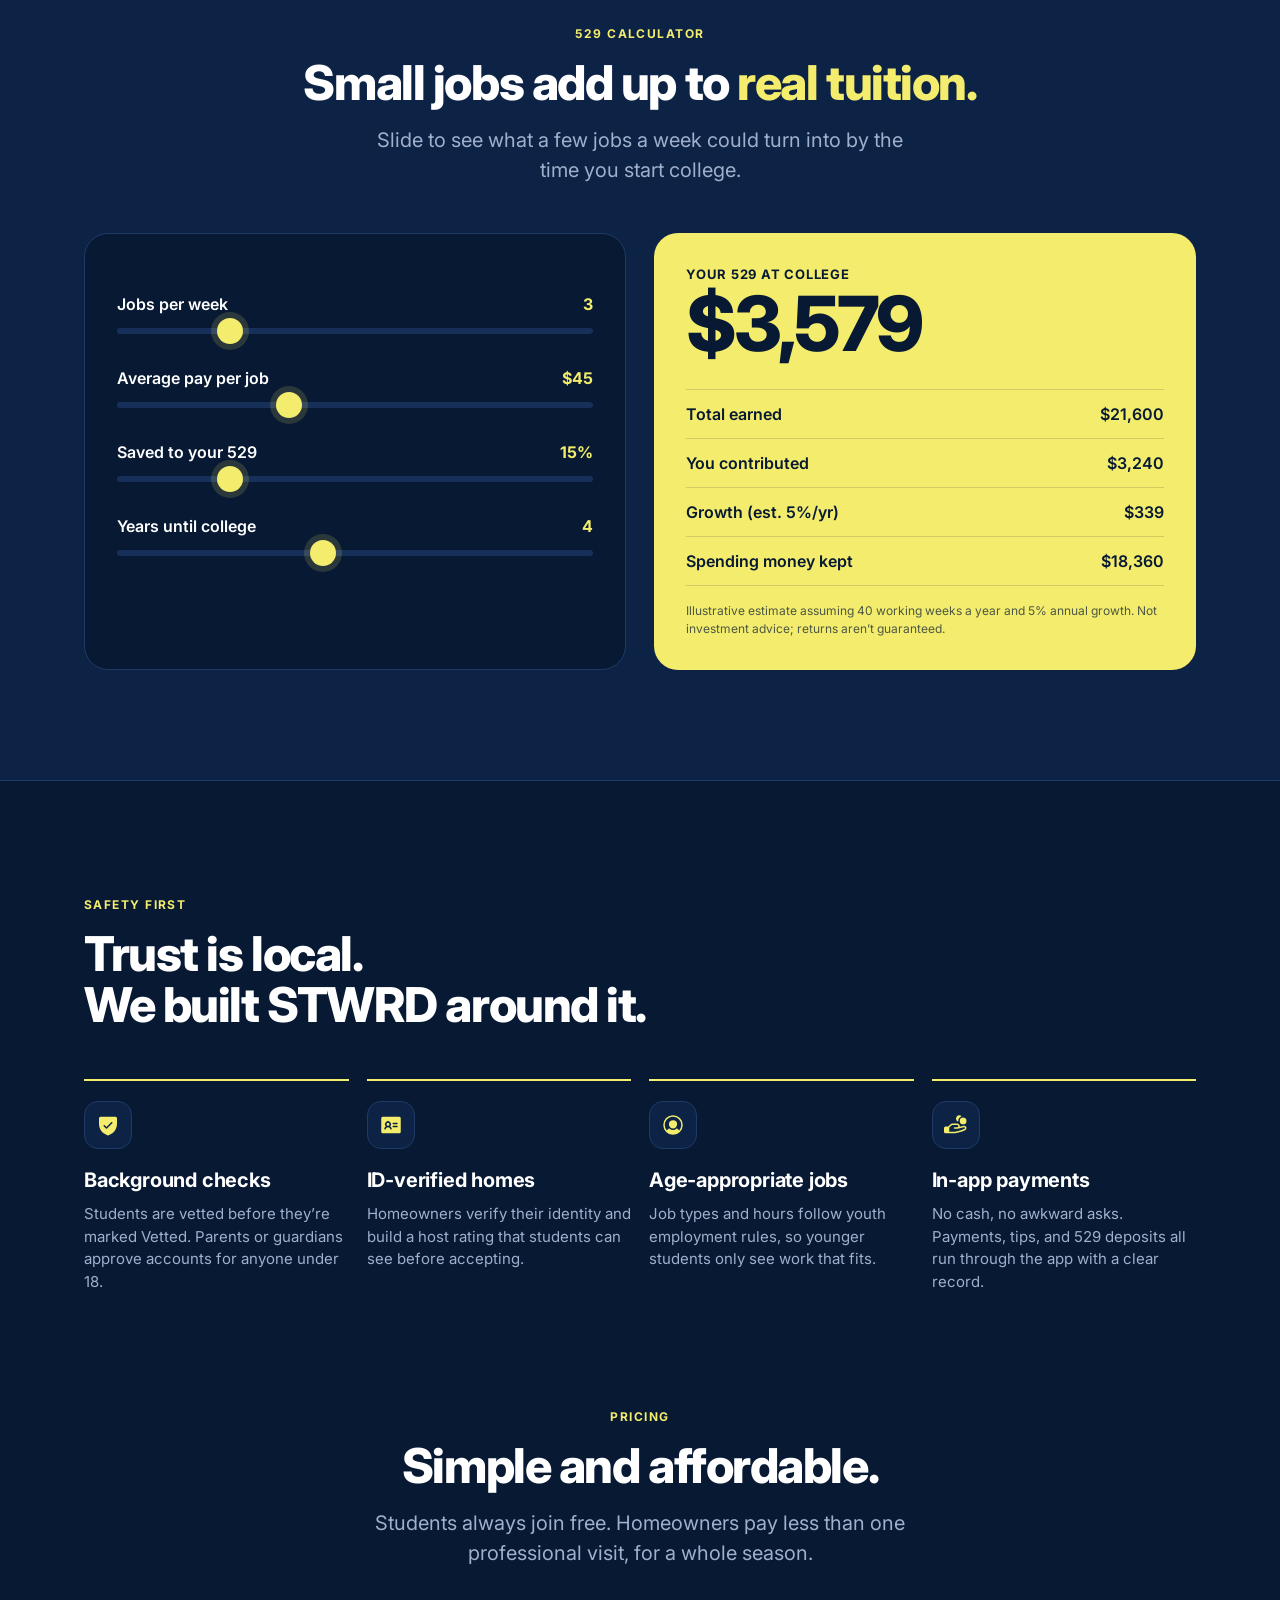
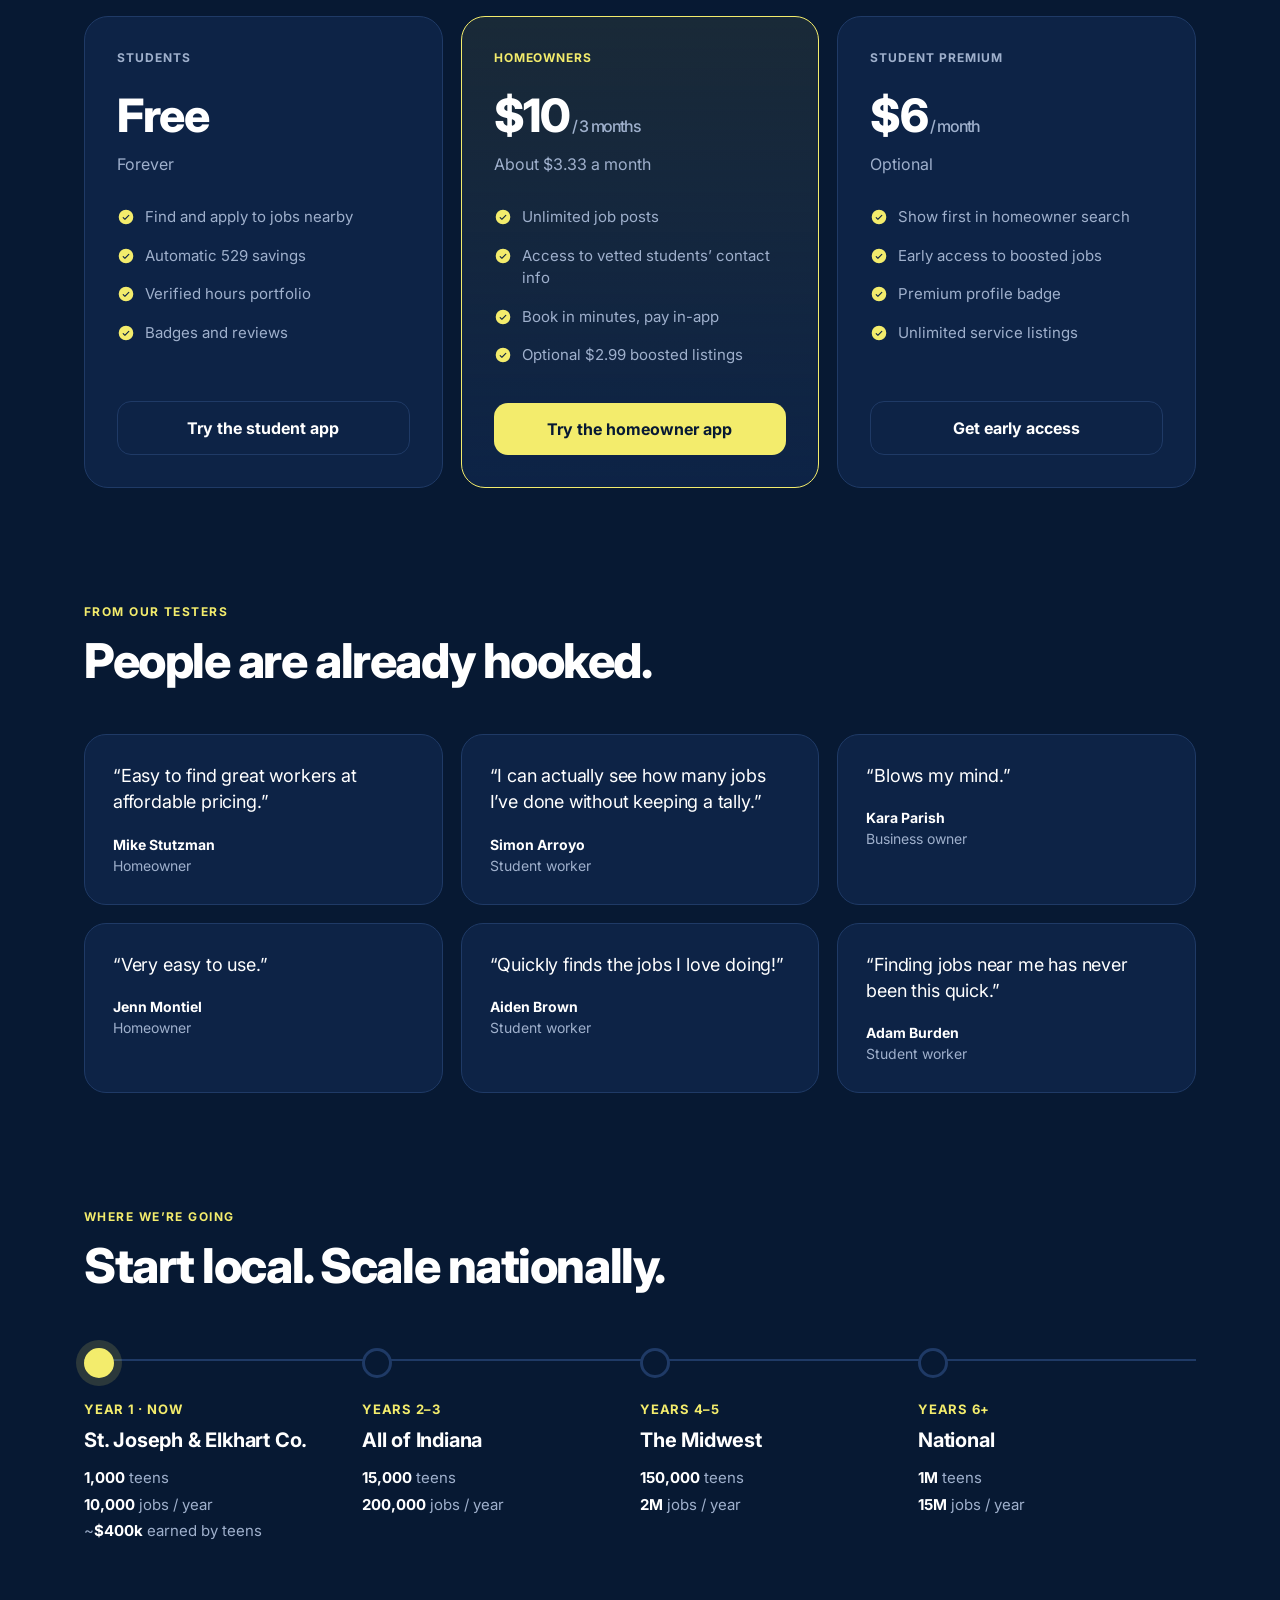
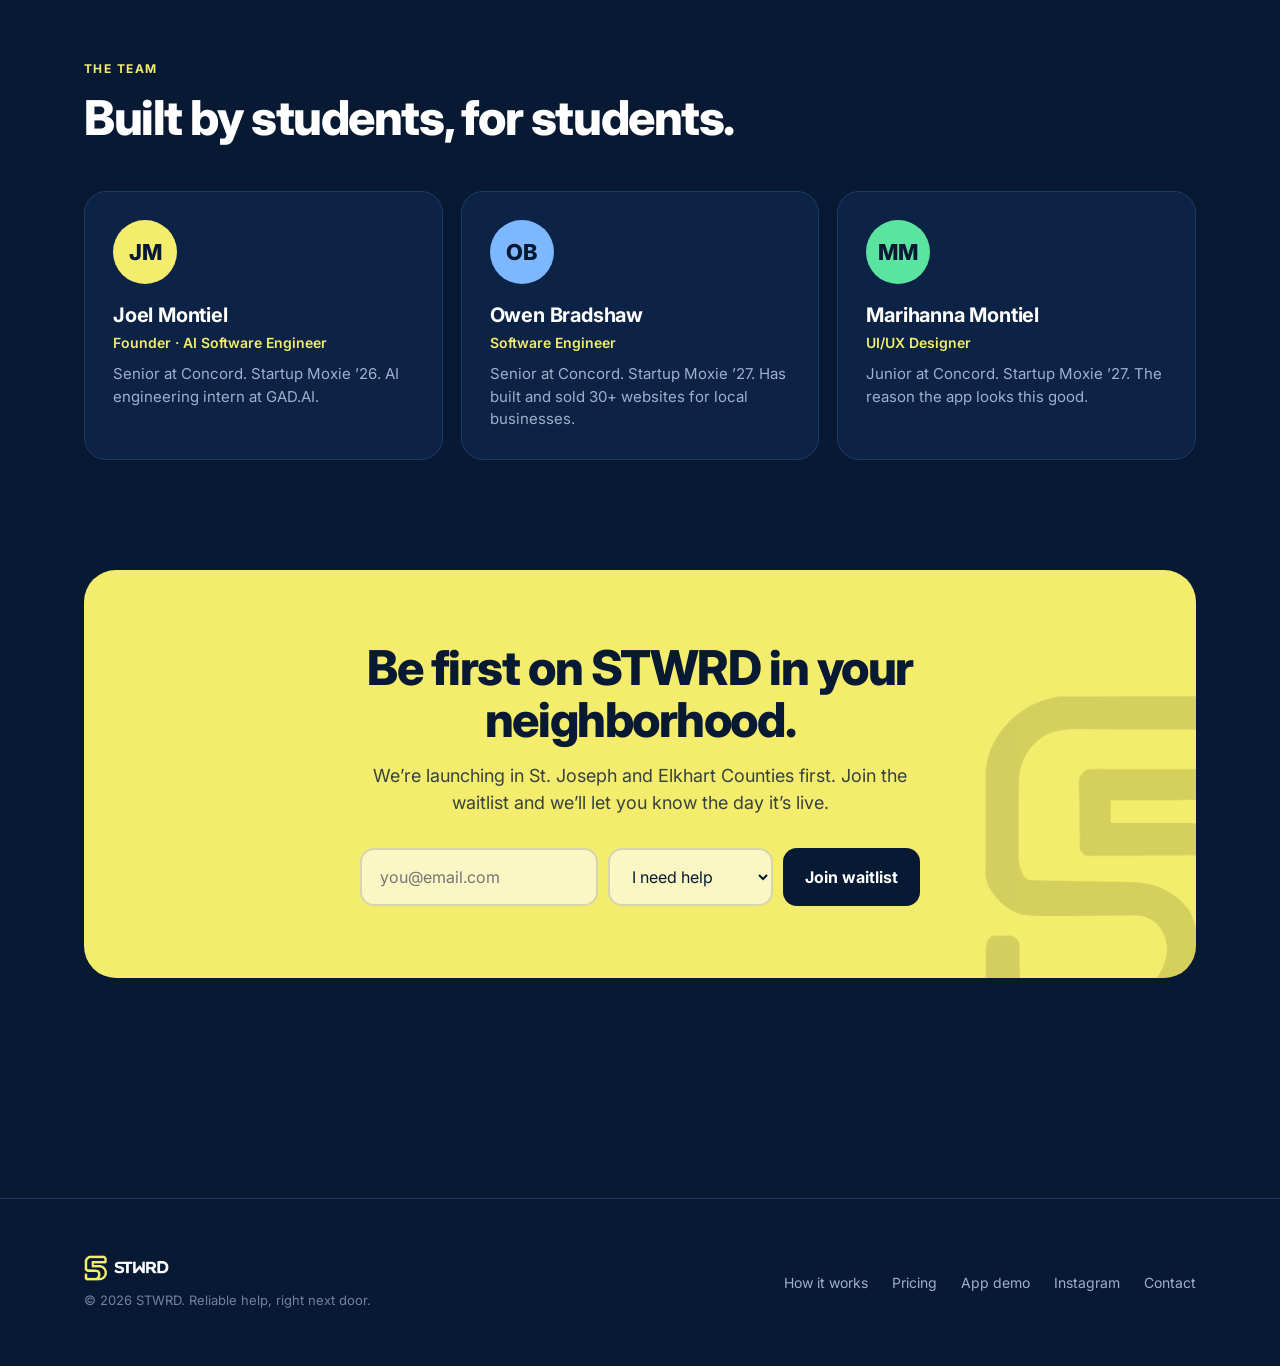
==== commit 20cbab67: "Replace all emoji with solid Phosphor icons Co-Authored-By: Claude Opus 5.5 <noreply@anthropic.com> " ====
--- a/index.html
+++ b/index.html
@@ -49,7 +49,7 @@
         <button data-role="student" role="tab">Student view</button>
       </div>
       <div class="phone"><iframe id="demoFrame" src="demo.html?role=homeowner&name=Sandra&embed=1" title="STWRD interactive app demo" loading="eager"></iframe></div>
-      <div class="phone-hint">This is a live demo. Tap around. <a href="demo.html" target="_blank" rel="noopener" class="hl">Open full screen ↗</a></div>
+      <div class="phone-hint">This is a live demo. Tap around. <a href="demo.html" target="_blank" rel="noopener" class="hl">Open full screen <svg class="si " viewBox="0 0 256 256" fill="currentColor" aria-hidden="true"><path d="M200,64V168a8,8,0,0,1-13.66,5.66L140,127.31,69.66,197.66a8,8,0,0,1-11.32-11.32L128.69,116,82.34,69.66A8,8,0,0,1,88,56H192A8,8,0,0,1,200,64Z"/></svg></a></div>
     </div>
   </div>
 </header>
@@ -90,15 +90,15 @@
     <h2>More than a gig app.</h2>
     <div class="features">
       <div class="feat big reveal">
-        <div><div class="e">🎓</div><h3>A college fund that grows with every job</h3><p>Students choose how much of each payment goes to their 529. Homeowners can send tips there too. Family can chip in with a gift link.</p></div>
-        <div><div class="e">📋</div><h3>A verified work portfolio</h3><p>Service hours are logged and verified by STWRD, so “42 jobs, 127 hours, 4.9 stars” is something a student can actually prove.</p></div>
-      </div>
-      <div class="feat reveal"><div class="e">✅</div><h3>Vetted workers</h3><p>Background checks and parent or guardian consent for anyone under 18.</p></div>
-      <div class="feat reveal"><div class="e">🏡</div><h3>Verified homeowners</h3><p>ID-verified hosts, so students and parents know exactly where they’re going.</p></div>
-      <div class="feat reveal"><div class="e">⭐</div><h3>Reviews both ways</h3><p>Homeowners rate students. Students rate homeowners. Trust is earned on both sides.</p></div>
-      <div class="feat reveal"><div class="e">✨</div><h3>AI assistant</h3><p>Fair pricing suggestions, one-tap job descriptions, and smart matches for who to hire.</p></div>
-      <div class="feat reveal"><div class="e">⚡</div><h3>Boosted listings</h3><p>Need it done this weekend? A $2.99 boost puts your job at the top for students nearby.</p></div>
-      <div class="feat reveal"><div class="e">🏅</div><h3>Badges that mean something</h3><p>Snow Hero, Top Rated, 100 Hours, 529 Saver. Progress students can see and show off.</p></div>
+        <div><div class="e"><svg class="si " viewBox="0 0 256 256" fill="currentColor" aria-hidden="true"><path d="M176,207.24a119,119,0,0,0,16-7.73V240a8,8,0,0,1-16,0Zm11.76-88.43-56-29.87a8,8,0,0,0-7.52,14.12L171,128l17-9.06Zm64-29.87-120-64a8,8,0,0,0-7.52,0l-120,64a8,8,0,0,0,0,14.12L32,117.87v48.42a15.91,15.91,0,0,0,4.06,10.65C49.16,191.53,78.51,216,128,216a130,130,0,0,0,48-8.76V130.67L171,128l-43,22.93L43.83,106l0,0L25,96,128,41.07,231,96l-18.78,10-.06,0L188,118.94a8,8,0,0,1,4,6.93v73.64a115.63,115.63,0,0,0,27.94-22.57A15.91,15.91,0,0,0,224,166.29V117.87l27.76-14.81a8,8,0,0,0,0-14.12Z"/></svg></div><h3>A college fund that grows with every job</h3><p>Students choose how much of each payment goes to their 529. Homeowners can send tips there too. Family can chip in with a gift link.</p></div>
+        <div><div class="e"><svg class="si " viewBox="0 0 256 256" fill="currentColor" aria-hidden="true"><path d="M200,32H163.74a47.92,47.92,0,0,0-71.48,0H56A16,16,0,0,0,40,48V216a16,16,0,0,0,16,16H200a16,16,0,0,0,16-16V48A16,16,0,0,0,200,32Zm-72,0a32,32,0,0,1,32,32H96A32,32,0,0,1,128,32Zm32,128H96a8,8,0,0,1,0-16h64a8,8,0,0,1,0,16Zm0-32H96a8,8,0,0,1,0-16h64a8,8,0,0,1,0,16Z"/></svg></div><h3>A verified work portfolio</h3><p>Service hours are logged and verified by STWRD, so “42 jobs, 127 hours, 4.9 stars” is something a student can actually prove.</p></div>
+      </div>
+      <div class="feat reveal"><div class="e"><svg class="si " viewBox="0 0 256 256" fill="currentColor" aria-hidden="true"><path d="M208,40H48A16,16,0,0,0,32,56v56c0,52.72,25.52,84.67,46.93,102.19,23.06,18.86,46,25.26,47,25.53a8,8,0,0,0,4.2,0c1-.27,23.91-6.67,47-25.53C198.48,196.67,224,164.72,224,112V56A16,16,0,0,0,208,40Zm-34.32,69.66-56,56a8,8,0,0,1-11.32,0l-24-24a8,8,0,0,1,11.32-11.32L112,148.69l50.34-50.35a8,8,0,0,1,11.32,11.32Z"/></svg></div><h3>Vetted workers</h3><p>Background checks and parent or guardian consent for anyone under 18.</p></div>
+      <div class="feat reveal"><div class="e"><svg class="si " viewBox="0 0 256 256" fill="currentColor" aria-hidden="true"><path d="M240,208H224V136l2.34,2.34A8,8,0,0,0,237.66,127L139.31,28.68a16,16,0,0,0-22.62,0L18.34,127a8,8,0,0,0,11.32,11.31L32,136v72H16a8,8,0,0,0,0,16H240a8,8,0,0,0,0-16Zm-88,0H104V160a4,4,0,0,1,4-4h40a4,4,0,0,1,4,4Z"/></svg></div><h3>Verified homeowners</h3><p>ID-verified hosts, so students and parents know exactly where they’re going.</p></div>
+      <div class="feat reveal"><div class="e"><svg class="si " viewBox="0 0 256 256" fill="currentColor" aria-hidden="true"><path d="M234.29,114.85l-45,38.83L203,211.75a16.4,16.4,0,0,1-24.5,17.82L128,198.49,77.47,229.57A16.4,16.4,0,0,1,53,211.75l13.76-58.07-45-38.83A16.46,16.46,0,0,1,31.08,86l59-4.76,22.76-55.08a16.36,16.36,0,0,1,30.27,0l22.75,55.08,59,4.76a16.46,16.46,0,0,1,9.37,28.86Z"/></svg></div><h3>Reviews both ways</h3><p>Homeowners rate students. Students rate homeowners. Trust is earned on both sides.</p></div>
+      <div class="feat reveal"><div class="e"><svg class="si " viewBox="0 0 256 256" fill="currentColor" aria-hidden="true"><path d="M208,144a15.78,15.78,0,0,1-10.42,14.94L146,178l-19,51.62a15.92,15.92,0,0,1-29.88,0L78,178l-51.62-19a15.92,15.92,0,0,1,0-29.88L78,110l19-51.62a15.92,15.92,0,0,1,29.88,0L146,110l51.62,19A15.78,15.78,0,0,1,208,144ZM152,48h16V64a8,8,0,0,0,16,0V48h16a8,8,0,0,0,0-16H184V16a8,8,0,0,0-16,0V32H152a8,8,0,0,0,0,16Zm88,32h-8V72a8,8,0,0,0-16,0v8h-8a8,8,0,0,0,0,16h8v8a8,8,0,0,0,16,0V96h8a8,8,0,0,0,0-16Z"/></svg></div><h3>AI assistant</h3><p>Fair pricing suggestions, one-tap job descriptions, and smart matches for who to hire.</p></div>
+      <div class="feat reveal"><div class="e"><svg class="si " viewBox="0 0 256 256" fill="currentColor" aria-hidden="true"><path d="M213.85,125.46l-112,120a8,8,0,0,1-13.69-7l14.66-73.33L45.19,143.49a8,8,0,0,1-3-13l112-120a8,8,0,0,1,13.69,7L153.18,90.9l57.63,21.61a8,8,0,0,1,3,12.95Z"/></svg></div><h3>Boosted listings</h3><p>Need it done this weekend? A $2.99 boost puts your job at the top for students nearby.</p></div>
+      <div class="feat reveal"><div class="e"><svg class="si " viewBox="0 0 256 256" fill="currentColor" aria-hidden="true"><path d="M216,96A88,88,0,1,0,72,163.83V240a8,8,0,0,0,11.58,7.16L128,225l44.43,22.21A8.07,8.07,0,0,0,176,248a8,8,0,0,0,8-8V163.83A87.85,87.85,0,0,0,216,96ZM56,96a72,72,0,1,1,72,72A72.08,72.08,0,0,1,56,96Zm16,0a56,56,0,1,1,56,56A56.06,56.06,0,0,1,72,96Z"/></svg></div><h3>Badges that mean something</h3><p>Snow Hero, Top Rated, 100 Hours, 529 Saver. Progress students can see and show off.</p></div>
     </div>
   </div>
 </section>
@@ -134,10 +134,10 @@
     <span class="eyebrow">Safety first</span>
     <h2>Trust is local.<br>We built STWRD around it.</h2>
     <div class="trust">
-      <div class="t reveal"><h3>Background checks</h3><p>Students are vetted before they’re marked ✓ Vetted. Parents or guardians approve accounts for anyone under 18.</p></div>
-      <div class="t reveal"><h3>ID-verified homes</h3><p>Homeowners verify their identity and build a host rating that students can see before accepting.</p></div>
-      <div class="t reveal"><h3>Age-appropriate jobs</h3><p>Job types and hours follow youth employment rules, so younger students only see work that fits.</p></div>
-      <div class="t reveal"><h3>In-app payments</h3><p>No cash, no awkward asks. Payments, tips, and 529 deposits all run through the app with a clear record.</p></div>
+      <div class="t reveal"><div class="ti"><svg class="si " viewBox="0 0 256 256" fill="currentColor" aria-hidden="true"><path d="M208,40H48A16,16,0,0,0,32,56v56c0,52.72,25.52,84.67,46.93,102.19,23.06,18.86,46,25.26,47,25.53a8,8,0,0,0,4.2,0c1-.27,23.91-6.67,47-25.53C198.48,196.67,224,164.72,224,112V56A16,16,0,0,0,208,40Zm-34.32,69.66-56,56a8,8,0,0,1-11.32,0l-24-24a8,8,0,0,1,11.32-11.32L112,148.69l50.34-50.35a8,8,0,0,1,11.32,11.32Z"/></svg></div><h3>Background checks</h3><p>Students are vetted before they’re marked Vetted. Parents or guardians approve accounts for anyone under 18.</p></div>
+      <div class="t reveal"><div class="ti"><svg class="si " viewBox="0 0 256 256" fill="currentColor" aria-hidden="true"><path d="M112,120a16,16,0,1,1-16-16A16,16,0,0,1,112,120ZM232,56V200a16,16,0,0,1-16,16H40a16,16,0,0,1-16-16V56A16,16,0,0,1,40,40H216A16,16,0,0,1,232,56ZM135.75,166a39.76,39.76,0,0,0-17.19-23.34,32,32,0,1,0-45.12,0A39.84,39.84,0,0,0,56.25,166a8,8,0,0,0,15.5,4c2.64-10.25,13.06-18,24.25-18s21.62,7.73,24.25,18a8,8,0,1,0,15.5-4ZM200,144a8,8,0,0,0-8-8H152a8,8,0,0,0,0,16h40A8,8,0,0,0,200,144Zm0-32a8,8,0,0,0-8-8H152a8,8,0,0,0,0,16h40A8,8,0,0,0,200,112Z"/></svg></div><h3>ID-verified homes</h3><p>Homeowners verify their identity and build a host rating that students can see before accepting.</p></div>
+      <div class="t reveal"><div class="ti"><svg class="si " viewBox="0 0 256 256" fill="currentColor" aria-hidden="true"><path d="M172,120a44,44,0,1,1-44-44A44.05,44.05,0,0,1,172,120Zm60,8A104,104,0,1,1,128,24,104.11,104.11,0,0,1,232,128Zm-16,0a88.09,88.09,0,0,0-91.47-87.93C77.43,41.89,39.87,81.12,40,128.25a87.65,87.65,0,0,0,22.24,58.16A79.71,79.71,0,0,1,84,165.1a4,4,0,0,1,4.83.32,59.83,59.83,0,0,0,78.28,0,4,4,0,0,1,4.83-.32,79.71,79.71,0,0,1,21.79,21.31A87.62,87.62,0,0,0,216,128Z"/></svg></div><h3>Age-appropriate jobs</h3><p>Job types and hours follow youth employment rules, so younger students only see work that fits.</p></div>
+      <div class="t reveal"><div class="ti"><svg class="si " viewBox="0 0 256 256" fill="currentColor" aria-hidden="true"><path d="M128.09,57.38a36,36,0,0,1,55.17-27.82,4,4,0,0,1-.56,7A52.06,52.06,0,0,0,152,84c0,1.17,0,2.34.12,3.49a4,4,0,0,1-6,3.76A36,36,0,0,1,128.09,57.38ZM240,160.61a24.47,24.47,0,0,1-13.6,22l-.44.2-38.83,16.54a6.94,6.94,0,0,1-1.19.4l-64,16A7.93,7.93,0,0,1,120,216H16A16,16,0,0,1,0,200V160a16,16,0,0,1,16-16H44.69l22.62-22.63A31.82,31.82,0,0,1,89.94,112H140a28,28,0,0,1,27.25,34.45l41.84-9.62A24.61,24.61,0,0,1,240,160.61Zm-16,0a8.61,8.61,0,0,0-10.87-8.3l-.31.08-67,15.41a8.32,8.32,0,0,1-1.79.2H112a8,8,0,0,1,0-16h28a12,12,0,0,0,0-24H89.94a15.86,15.86,0,0,0-11.31,4.69L56,155.31V200h63l62.43-15.61,38-16.18A8.56,8.56,0,0,0,224,160.61ZM168,84a36,36,0,1,0,36-36A36,36,0,0,0,168,84Z"/></svg></div><h3>In-app payments</h3><p>No cash, no awkward asks. Payments, tips, and 529 deposits all run through the app with a clear record.</p></div>
     </div>
   </div>
 </section>
@@ -212,7 +212,7 @@
         <select name="role" aria-label="I am a"><option value="homeowner">I need help</option><option value="student">I want to work</option><option value="parent">I’m a parent</option></select>
         <button class="btn" type="submit">Join waitlist</button>
       </form>
-      <div class="ok" id="ok">You’re on the list 🎉 We’ll be in touch.</div>
+      <div class="ok" id="ok"><svg class="si " viewBox="0 0 256 256" fill="currentColor" aria-hidden="true"><path d="M111.49,52.63a15.8,15.8,0,0,0-26,5.77L33,202.78A15.83,15.83,0,0,0,47.76,224a16,16,0,0,0,5.46-1l144.37-52.5a15.8,15.8,0,0,0,5.78-26ZM65.14,161.13l19.2-52.79,63.32,63.32-52.8,19.2ZM160,72a37.8,37.8,0,0,1,3.84-15.58C169.14,45.83,179.14,40,192,40c6.7,0,11-2.29,13.65-7.21A22,22,0,0,0,208,23.94,8,8,0,0,1,224,24c0,12.86-8.52,32-32,32-6.7,0-11,2.29-13.65,7.21A22,22,0,0,0,176,72.06,8,8,0,0,1,160,72ZM136,40V16a8,8,0,0,1,16,0V40a8,8,0,0,1-16,0Zm101.66,82.34a8,8,0,1,1-11.32,11.31l-16-16a8,8,0,0,1,11.32-11.32Zm4.87-42.75-24,8a8,8,0,0,1-5.06-15.18l24-8a8,8,0,0,1,5.06,15.18Z"/></svg> You’re on the list. We’ll be in touch.</div>
     </div>
   </div>
 </section>
--- a/site.css
+++ b/site.css
@@ -79,7 +79,7 @@
 .feat:hover{border-color:var(--mute-2);transform:translateY(-3px)}
 .feat .e{font-size:30px;margin-bottom:16px}
 .feat p{color:var(--mute);font-size:15px;margin-top:8px}
-.feat.big{grid-column:span 2;display:grid;grid-template-columns:1fr 1fr;gap:24px;align-items:center;background:linear-gradient(135deg,rgba(243,236,108,.1),var(--navy-2) 55%);border-color:rgba(243,236,108,.3)}
+.feat.big{grid-column:span 2;display:grid;grid-template-columns:1fr 1fr;gap:24px;align-items:start;background:linear-gradient(135deg,rgba(243,236,108,.1),var(--navy-2) 55%);border-color:rgba(243,236,108,.3)}
 @media(max-width:960px){.features{grid-template-columns:1fr 1fr}.feat.big{grid-column:span 2}}
 @media(max-width:640px){.features{grid-template-columns:1fr}.feat.big{grid-column:span 1;grid-template-columns:1fr}}
 
@@ -113,7 +113,7 @@
 .price .amt small{font-size:16px;color:var(--mute);font-weight:500}
 .price ul{list-style:none;margin:22px 0 28px;flex:1}
 .price li{padding:8px 0;color:var(--mute);font-size:15px;display:flex;gap:10px}
-.price li::before{content:'✓';color:var(--yellow);font-weight:800}
+.price li::before{content:'';flex-shrink:0;width:18px;height:18px;margin-top:2px;background:var(--yellow);-webkit-mask:url("data:image/svg+xml,%3Csvg xmlns='http://www.w3.org/2000/svg' viewBox='0 0 256 256'%3E%3Cpath d='M128,24A104,104,0,1,0,232,128,104.11,104.11,0,0,0,128,24Zm45.66,85.66-56,56a8,8,0,0,1-11.32,0l-24-24a8,8,0,0,1,11.32-11.32L112,148.69l50.34-50.35a8,8,0,0,1,11.32,11.32Z'/%3E%3C/svg%3E") center/contain no-repeat;mask:url("data:image/svg+xml,%3Csvg xmlns='http://www.w3.org/2000/svg' viewBox='0 0 256 256'%3E%3Cpath d='M128,24A104,104,0,1,0,232,128,104.11,104.11,0,0,0,128,24Zm45.66,85.66-56,56a8,8,0,0,1-11.32,0l-24-24a8,8,0,0,1,11.32-11.32L112,148.69l50.34-50.35a8,8,0,0,1,11.32,11.32Z'/%3E%3C/svg%3E") center/contain no-repeat}
 .price .tag{font-size:12px;font-weight:700;letter-spacing:.08em;text-transform:uppercase;color:var(--mute)}
 .price.hot .tag{color:var(--yellow)}
 @media(max-width:860px){.prices{grid-template-columns:1fr}}
@@ -169,3 +169,9 @@
 .reveal{opacity:0;transform:translateY(24px);transition:opacity .7s,transform .7s}
 .reveal.in{opacity:1;transform:none}
 @media(prefers-reduced-motion:reduce){.reveal{opacity:1;transform:none;transition:none}html{scroll-behavior:auto}}
+
+.si{width:1em;height:1em;display:inline-block;vertical-align:-.14em;flex-shrink:0}
+.feat .e{width:56px;height:56px;border-radius:16px;background:rgba(243,236,108,.12);color:var(--yellow);display:grid;place-items:center;font-size:28px;margin-bottom:18px}
+.trust .ti{width:48px;height:48px;border-radius:14px;background:var(--navy-2);border:1px solid var(--line);color:var(--yellow);display:grid;place-items:center;font-size:24px;margin-bottom:16px}
+.phone-hint .si{vertical-align:-.12em}
+.cta .ok .si{vertical-align:-.15em}
